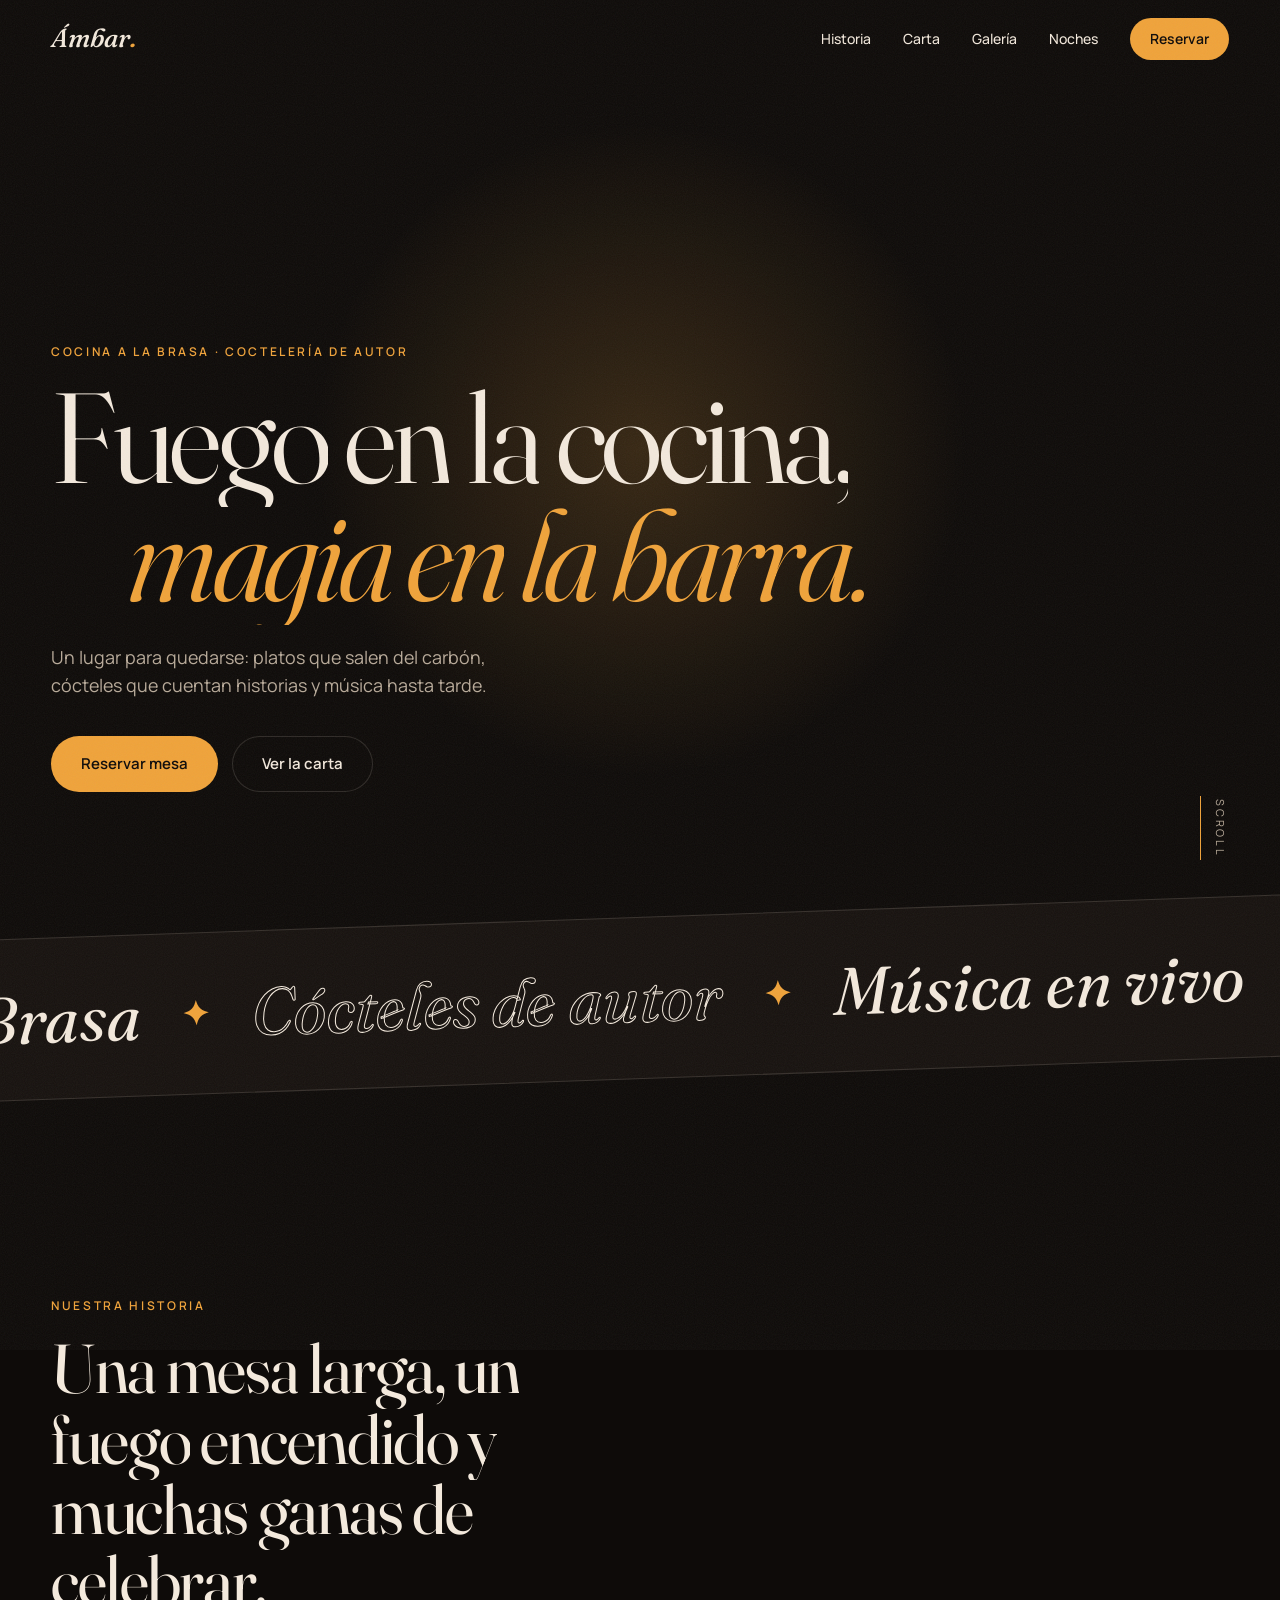
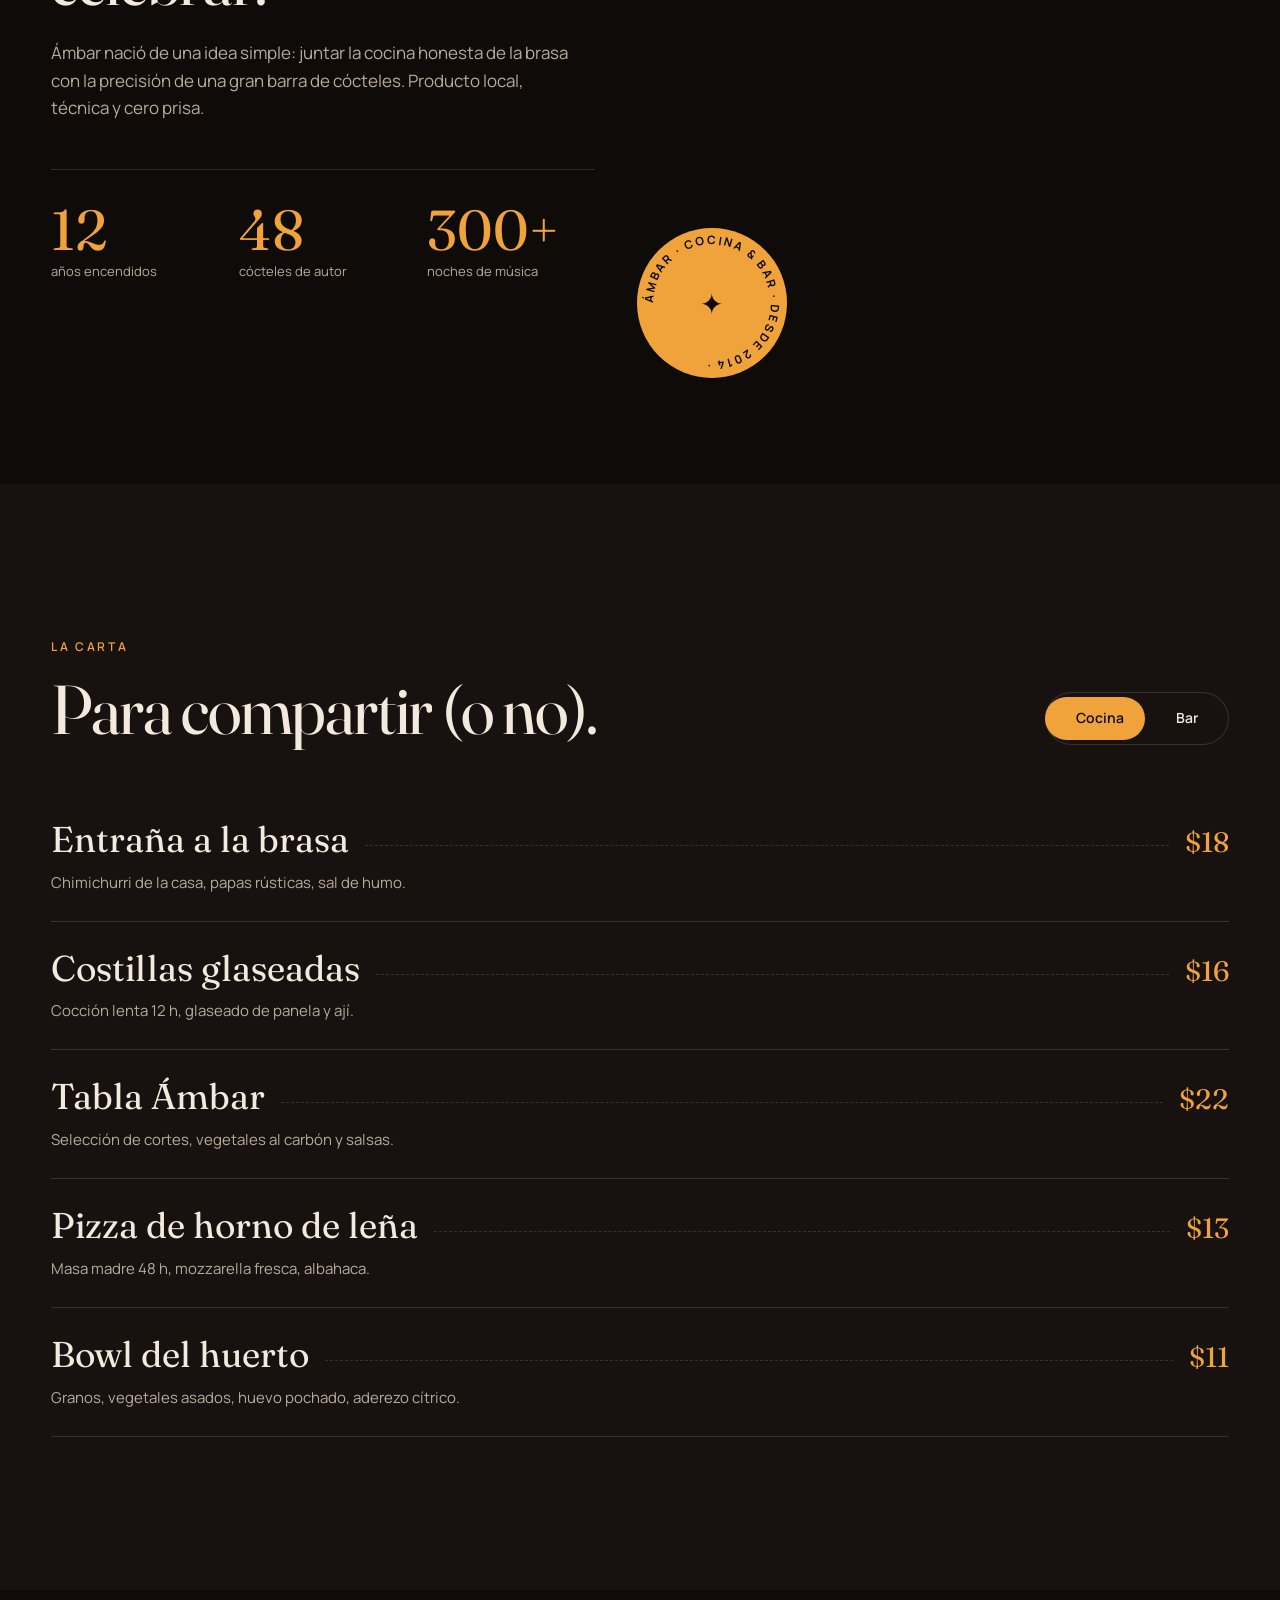
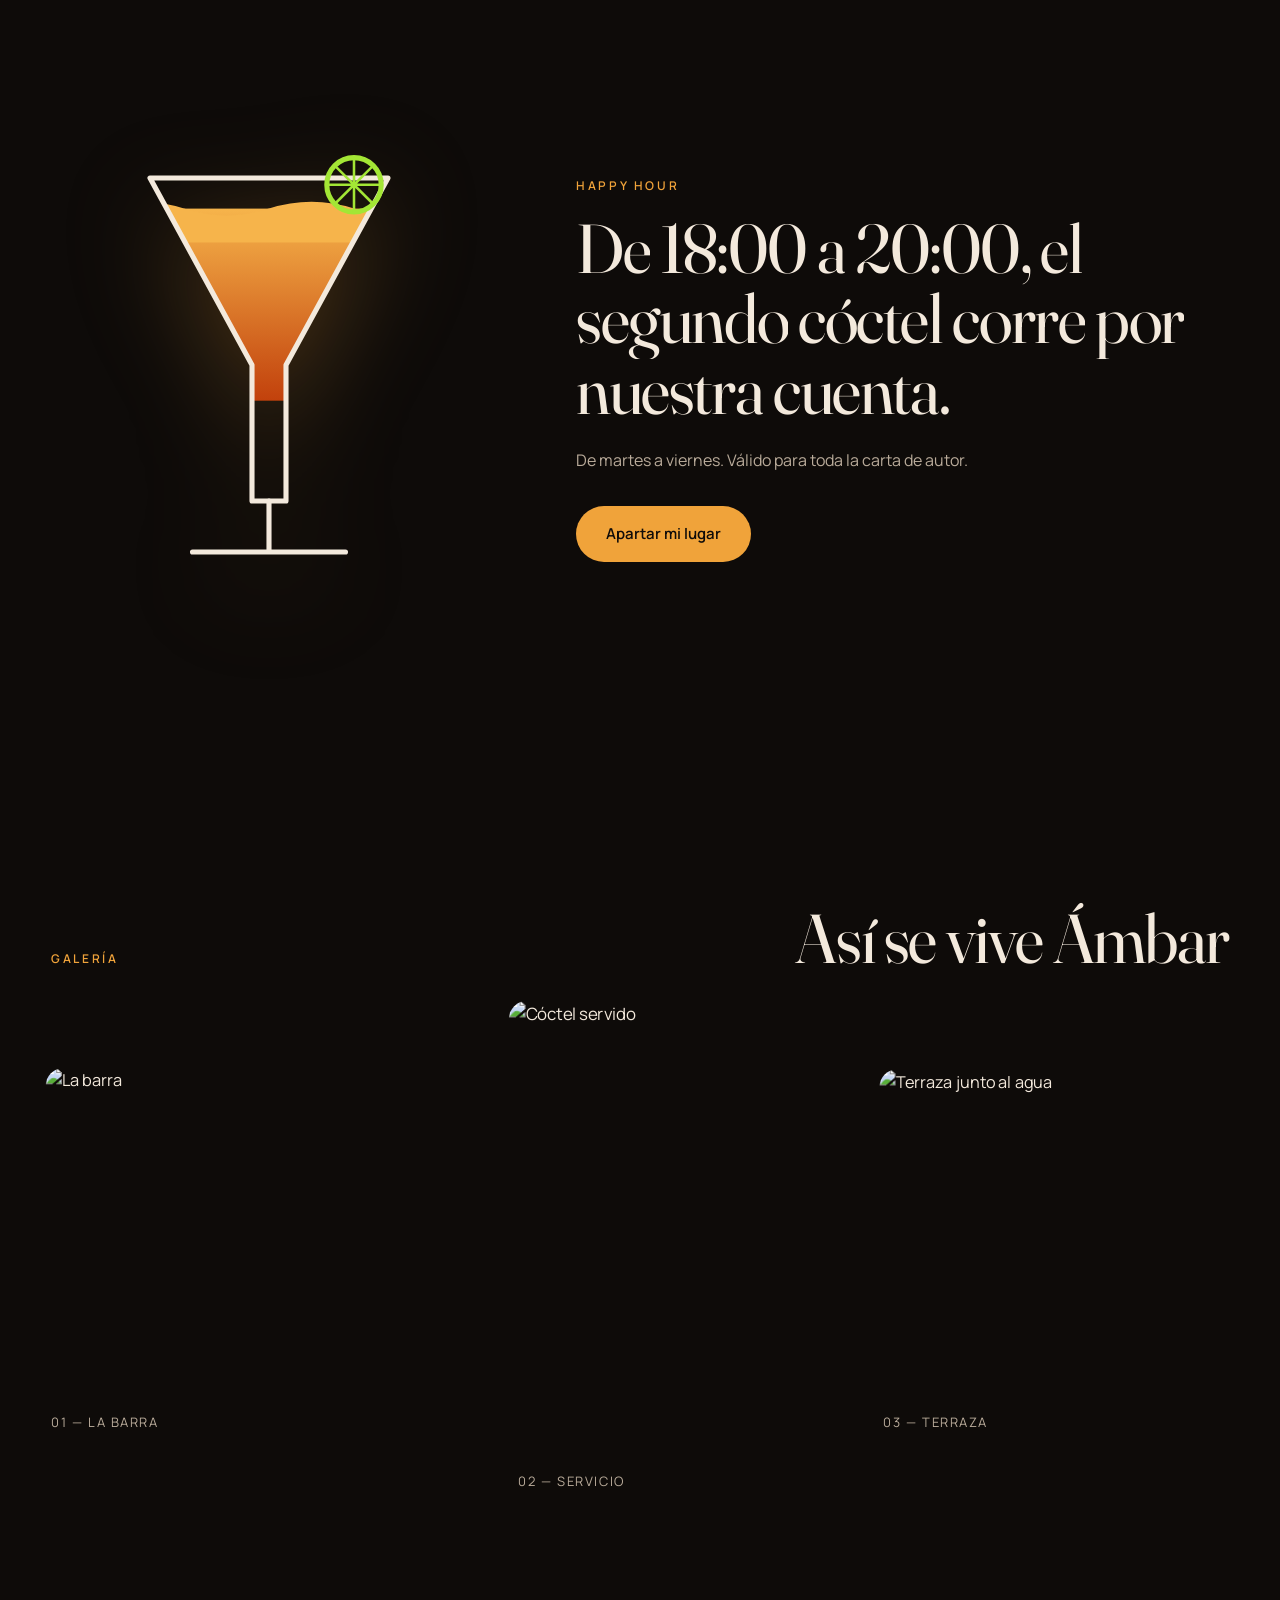
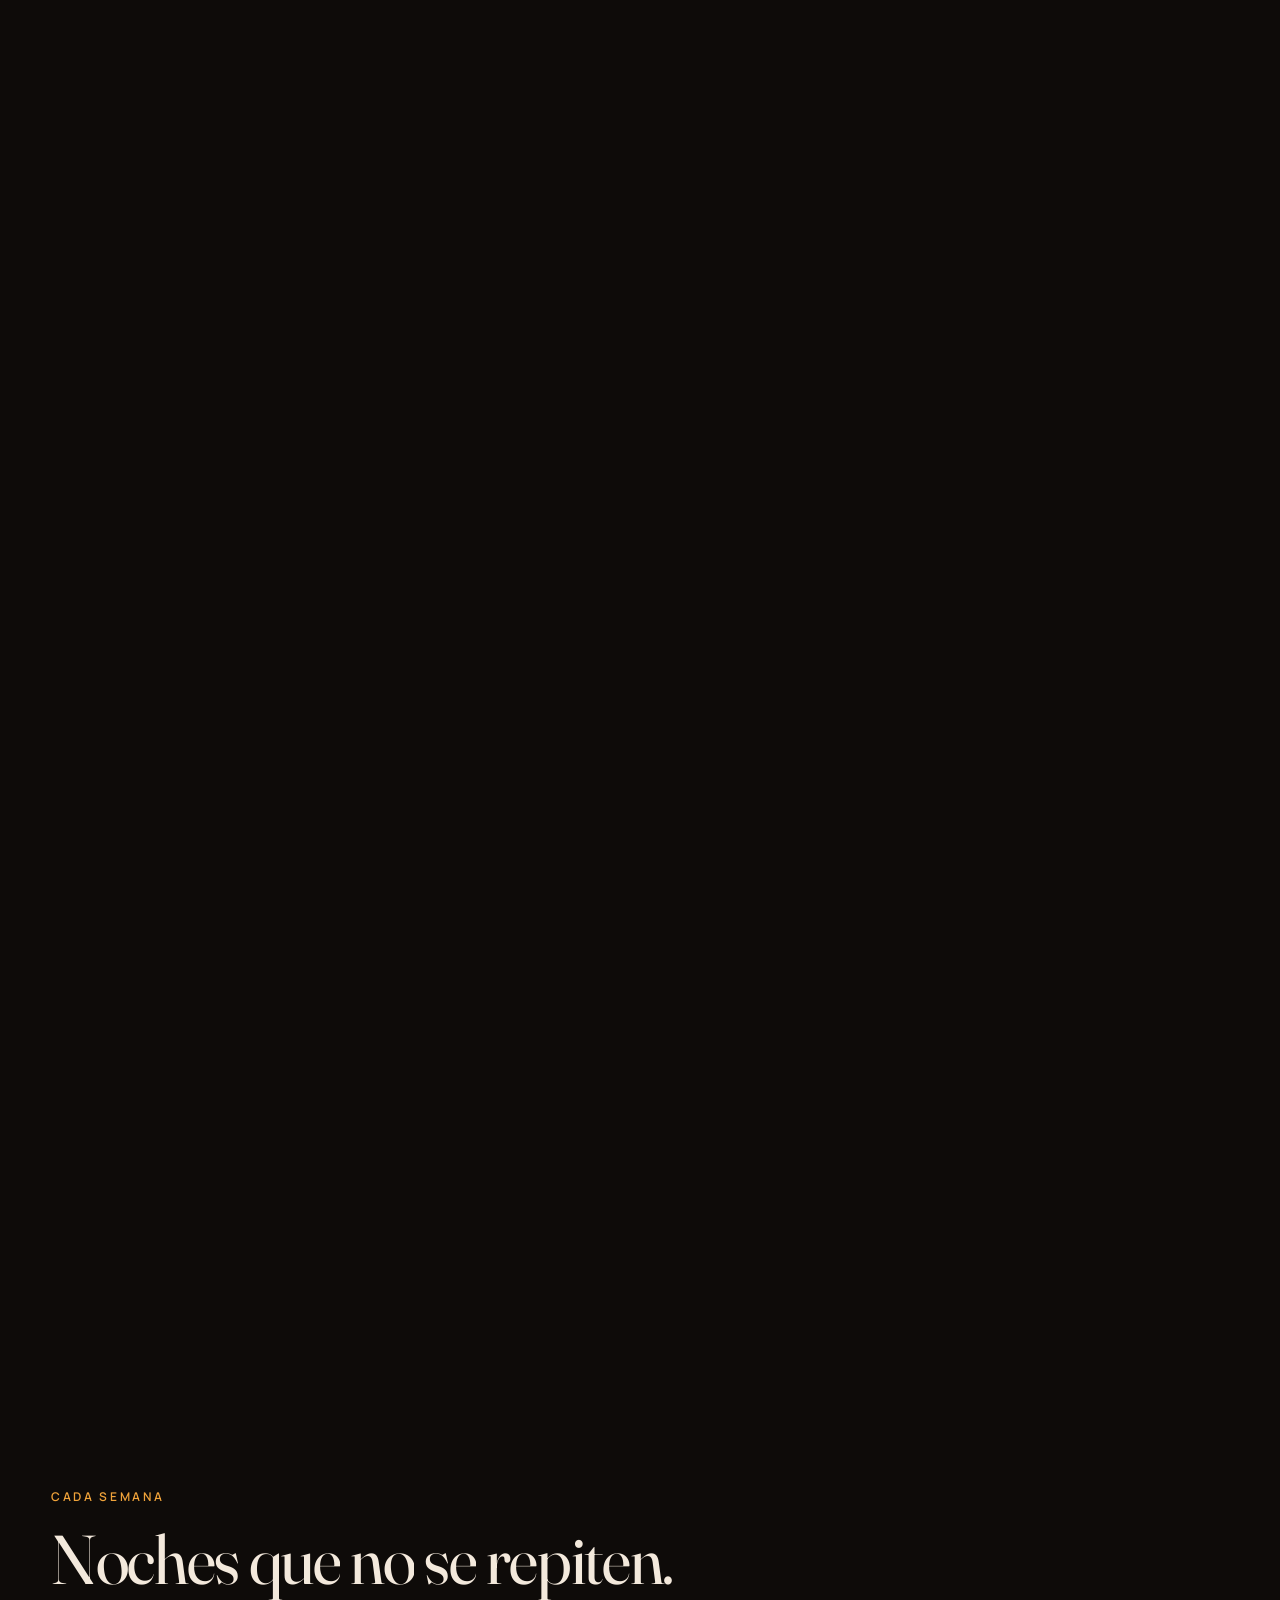
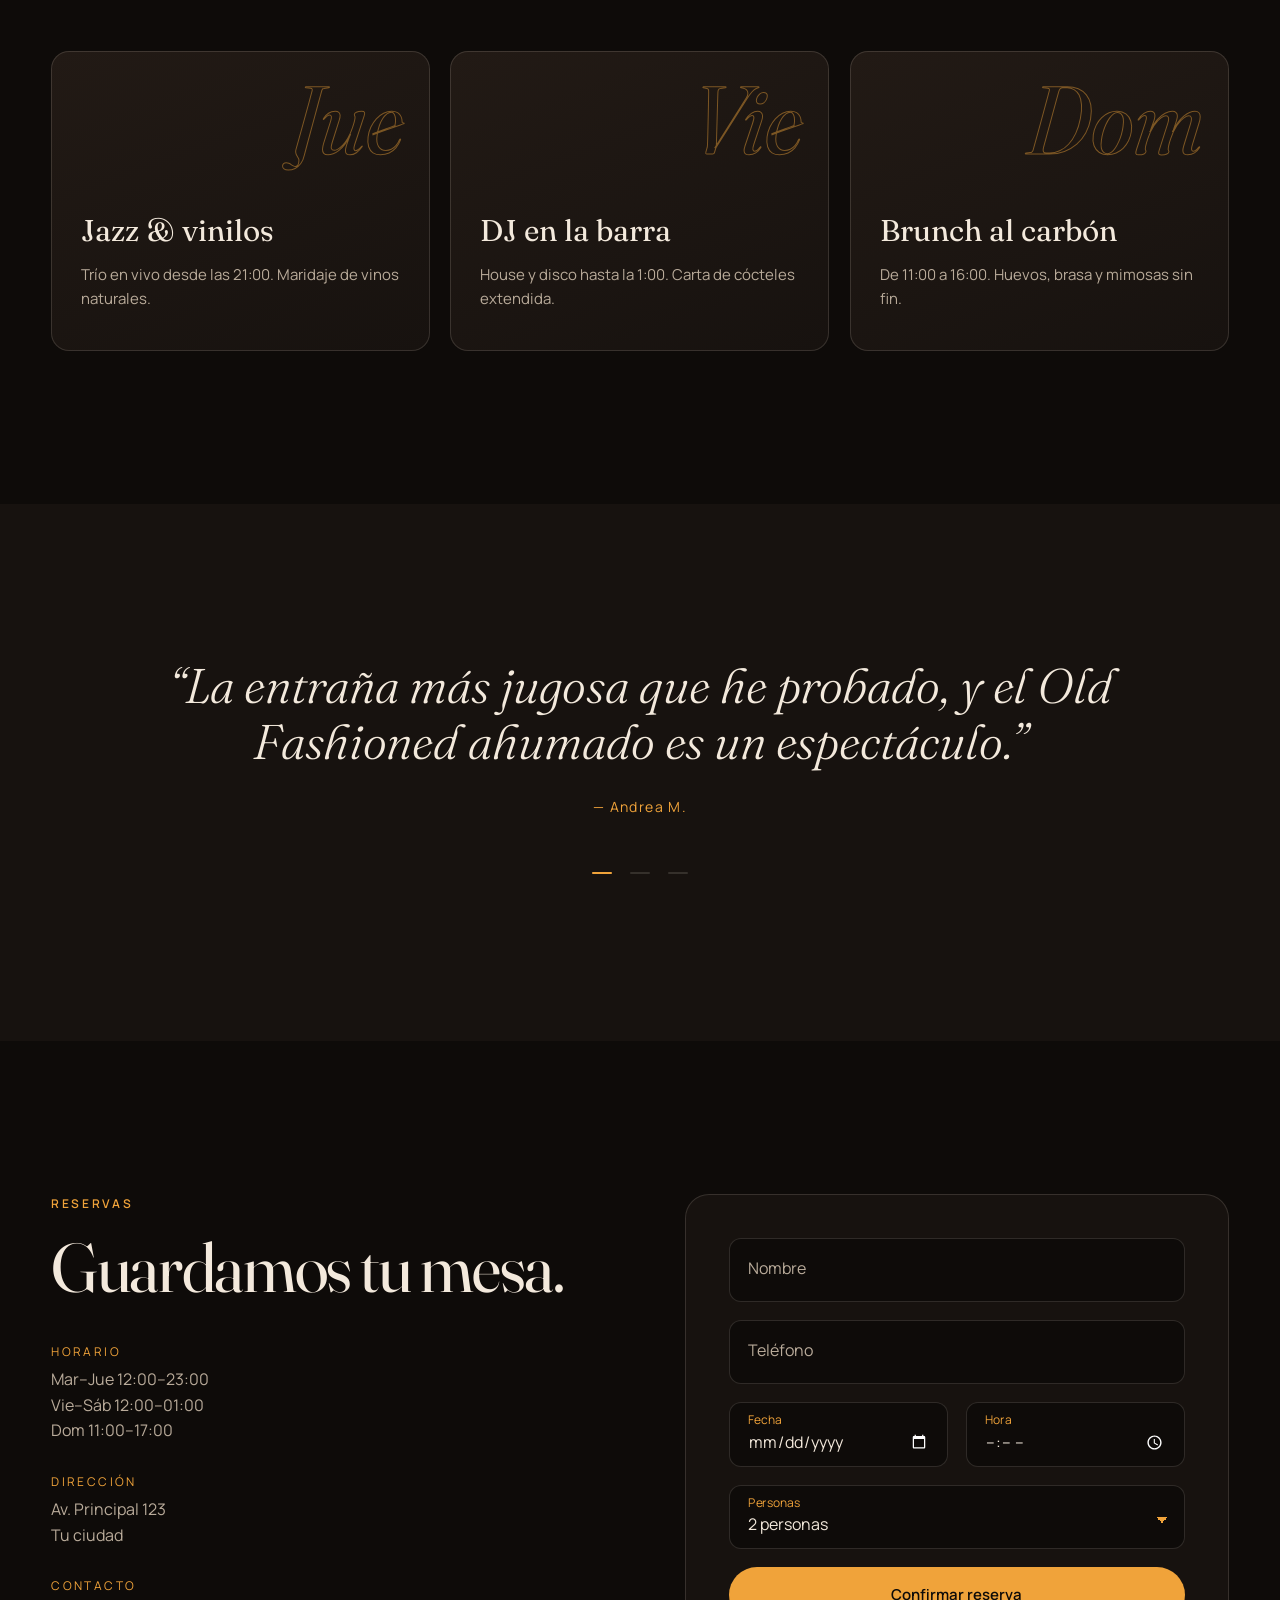
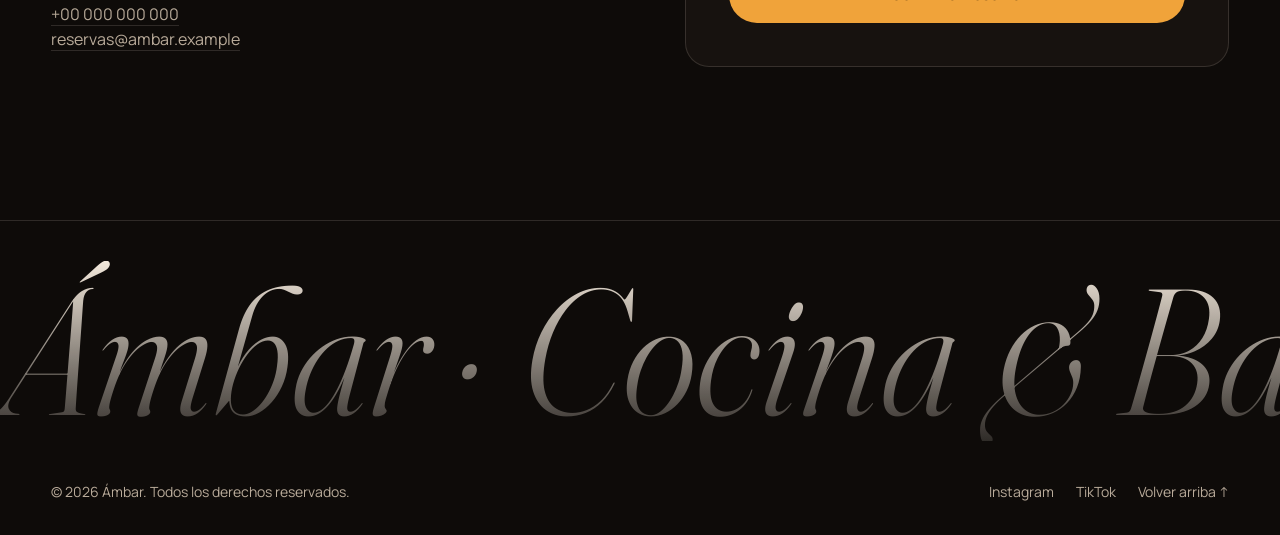
==== index.html @ 466c11df "Landing page para restaurante bar con animaciones Co-Authored-By: Claude Opus 5.5 <noreply@anthropic" ====
<!doctype html>
<html lang="es">
<head>
  <meta charset="utf-8">
  <meta name="viewport" content="width=device-width, initial-scale=1">
  <title>Ámbar — Cocina & Bar</title>
  <meta name="description" content="Ámbar, cocina a la brasa y coctelería de autor. Reserva tu mesa.">
  <meta name="theme-color" content="#0e0b09">
  <link rel="preconnect" href="https://fonts.googleapis.com">
  <link rel="preconnect" href="https://fonts.gstatic.com" crossorigin>
  <link href="https://fonts.googleapis.com/css2?family=Fraunces:ital,opsz,wght@0,9..144,300..800;1,9..144,300..800&family=Manrope:wght@400;500;600;700&display=swap" rel="stylesheet">
  <link rel="stylesheet" href="css/styles.css">
</head>
<body class="is-loading">

  <!-- Preloader -->
  <div class="preloader" aria-hidden="true">
    <div class="preloader__inner">
      <span class="preloader__word">Ámbar</span>
      <span class="preloader__count"><span data-count-loader>0</span>%</span>
    </div>
    <div class="preloader__curtain"></div>
  </div>

  <!-- Cursor -->
  <div class="cursor is-hidden" aria-hidden="true"><span class="cursor__label"></span></div>
  <div class="cursor-dot is-hidden" aria-hidden="true"></div>

  <!-- Barra de progreso -->
  <div class="progress" aria-hidden="true"></div>

  <!-- Navegación -->
  <header class="nav">
    <a href="#inicio" class="nav__logo" data-magnetic>Ámbar<span>.</span></a>
    <nav class="nav__links" aria-label="Principal">
      <a href="#historia">Historia</a>
      <a href="#carta">Carta</a>
      <a href="#galeria">Galería</a>
      <a href="#noches">Noches</a>
      <a href="#reservar" class="btn btn--small" data-magnetic>Reservar</a>
    </nav>
    <button class="nav__toggle" aria-label="Abrir menú" aria-expanded="false"><span></span><span></span></button>
  </header>

  <main>
    <!-- Hero -->
    <section class="hero" id="inicio">
      <div class="hero__media" data-speed="0.35">
        <img src="https://images.unsplash.com/photo-1514933651103-005eec06c04b?w=2000&q=80&auto=format&fit=crop" alt="Barra iluminada del restaurante">
      </div>
      <div class="hero__glow" aria-hidden="true"></div>
      <div class="hero__content">
        <p class="eyebrow hero__eyebrow">Cocina a la brasa · Coctelería de autor</p>
        <h1 class="hero__title">
          <span class="line" data-split>Fuego en la cocina,</span>
          <span class="line line--italic" data-split>magia en la barra.</span>
        </h1>
        <p class="hero__sub">Un lugar para quedarse: platos que salen del carbón, cócteles que cuentan historias y música hasta tarde.</p>
        <div class="hero__ctas">
          <a href="#reservar" class="btn" data-magnetic><span>Reservar mesa</span></a>
          <a href="#carta" class="btn btn--ghost" data-magnetic><span>Ver la carta</span></a>
        </div>
      </div>
      <a href="#marquee" class="scroll-hint" aria-label="Bajar">
        <span>Scroll</span><i></i>
      </a>
    </section>

    <!-- Marquee -->
    <div class="marquee" id="marquee" aria-hidden="true">
      <div class="marquee__track">
        <span>Brasa</span><b>✦</b><span>Cócteles de autor</span><b>✦</b><span>Música en vivo</span><b>✦</b><span>Vinos naturales</span><b>✦</b><span>Terraza</span><b>✦</b>
        <span>Brasa</span><b>✦</b><span>Cócteles de autor</span><b>✦</b><span>Música en vivo</span><b>✦</b><span>Vinos naturales</span><b>✦</b><span>Terraza</span><b>✦</b>
      </div>
    </div>

    <!-- Historia -->
    <section class="story section" id="historia">
      <div class="story__text">
        <p class="eyebrow" data-reveal>Nuestra historia</p>
        <h2 class="h2" data-split>Una mesa larga, un fuego encendido y muchas ganas de celebrar.</h2>
        <p data-reveal style="--d:.1s">Ámbar nació de una idea simple: juntar la cocina honesta de la brasa con la precisión de una gran barra de cócteles. Producto local, técnica y cero prisa.</p>
        <div class="stats">
          <div class="stat" data-reveal style="--d:.15s"><strong data-counter="12">0</strong><span>años encendidos</span></div>
          <div class="stat" data-reveal style="--d:.25s"><strong data-counter="48">0</strong><span>cócteles de autor</span></div>
          <div class="stat" data-reveal style="--d:.35s"><strong data-counter="300" data-suffix="+">0</strong><span>noches de música</span></div>
        </div>
      </div>
      <figure class="story__media" data-reveal>
        <div class="reveal-img">
          <img src="https://images.unsplash.com/photo-1517248135467-4c7edcad34c4?w=1200&q=80&auto=format&fit=crop" alt="Salón del restaurante" loading="lazy" data-speed="-0.08">
        </div>
        <div class="story__badge" aria-hidden="true">
          <svg viewBox="0 0 200 200"><defs><path id="circ" d="M100,100 m-78,0 a78,78 0 1,1 156,0 a78,78 0 1,1 -156,0"/></defs>
            <text><textPath href="#circ">ÁMBAR · COCINA &amp; BAR · DESDE 2014 · </textPath></text></svg>
          <span>✦</span>
        </div>
      </figure>
    </section>

    <!-- Carta -->
    <section class="menu section" id="carta">
      <div class="menu__head">
        <p class="eyebrow" data-reveal>La carta</p>
        <h2 class="h2" data-split>Para compartir (o no).</h2>
        <div class="tabs" role="tablist">
          <button role="tab" aria-selected="true" data-tab="cocina">Cocina</button>
          <button role="tab" aria-selected="false" data-tab="bar">Bar</button>
          <span class="tabs__ink" aria-hidden="true"></span>
        </div>
      </div>

      <ul class="menu__list is-active" data-panel="cocina">
        <li data-img="https://images.unsplash.com/photo-1600891964092-4316c288032e?w=600&q=80&auto=format&fit=crop">
          <h3>Entraña a la brasa</h3><i></i><span class="price">$18</span>
          <p>Chimichurri de la casa, papas rústicas, sal de humo.</p>
        </li>
        <li data-img="https://images.unsplash.com/photo-1544025162-d76694265947?w=600&q=80&auto=format&fit=crop">
          <h3>Costillas glaseadas</h3><i></i><span class="price">$16</span>
          <p>Cocción lenta 12 h, glaseado de panela y ají.</p>
        </li>
        <li data-img="https://images.unsplash.com/photo-1504674900247-0877df9cc836?w=600&q=80&auto=format&fit=crop">
          <h3>Tabla Ámbar</h3><i></i><span class="price">$22</span>
          <p>Selección de cortes, vegetales al carbón y salsas.</p>
        </li>
        <li data-img="https://images.unsplash.com/photo-1565299624946-b28f40a0ae38?w=600&q=80&auto=format&fit=crop">
          <h3>Pizza de horno de leña</h3><i></i><span class="price">$13</span>
          <p>Masa madre 48 h, mozzarella fresca, albahaca.</p>
        </li>
        <li data-img="https://images.unsplash.com/photo-1546069901-ba9599a7e63c?w=600&q=80&auto=format&fit=crop">
          <h3>Bowl del huerto</h3><i></i><span class="price">$11</span>
          <p>Granos, vegetales asados, huevo pochado, aderezo cítrico.</p>
        </li>
      </ul>

      <ul class="menu__list" data-panel="bar">
        <li data-img="https://images.unsplash.com/photo-1470337458703-46ad1756a187?w=600&q=80&auto=format&fit=crop">
          <h3>Old Fashioned ahumado</h3><i></i><span class="price">$10</span>
          <p>Bourbon, bitter de cacao, humo de canela.</p>
        </li>
        <li data-img="https://images.unsplash.com/photo-1551024709-8f23befc6f87?w=600&q=80&auto=format&fit=crop">
          <h3>Trilogía de la casa</h3><i></i><span class="price">$24</span>
          <p>Tres cócteles de autor para descubrir la barra.</p>
        </li>
        <li data-img="https://images.unsplash.com/photo-1572490122747-3968b75cc699?w=600&q=80&auto=format&fit=crop">
          <h3>Postre líquido</h3><i></i><span class="price">$9</span>
          <p>Licor de café, helado artesanal, galleta crocante.</p>
        </li>
        <li data-img="https://images.unsplash.com/photo-1414235077428-338989a2e8c0?w=600&q=80&auto=format&fit=crop">
          <h3>Copa de vino natural</h3><i></i><span class="price">$8</span>
          <p>Selección rotativa de pequeños productores.</p>
        </li>
      </ul>
      <div class="menu__preview" aria-hidden="true"><img alt=""></div>
    </section>

    <!-- Cóctel animado -->
    <section class="pour section">
      <div class="pour__glass" aria-hidden="true">
        <svg viewBox="0 0 200 260">
          <defs>
            <clipPath id="glassClip"><path d="M30 20 L170 20 L110 130 L110 210 L90 210 L90 130 Z"/></clipPath>
            <linearGradient id="liquid" x1="0" y1="0" x2="0" y2="1">
              <stop offset="0" stop-color="#f6b44b"/><stop offset="1" stop-color="#c2410c"/>
            </linearGradient>
          </defs>
          <g clip-path="url(#glassClip)">
            <rect class="pour__liquid" x="0" y="20" width="200" height="113" fill="url(#liquid)"/>
            <path class="pour__wave" d="M0 0 Q 25 -8 50 0 T 100 0 T 150 0 T 200 0 T 250 0 T 300 0 T 350 0 T 400 0 V 20 H 0 Z" fill="#f6b44b"/>
            <circle class="bubble" cx="80" cy="120" r="3"/><circle class="bubble" cx="100" cy="125" r="2"/>
            <circle class="bubble" cx="115" cy="118" r="2.5"/><circle class="bubble" cx="92" cy="128" r="1.8"/>
          </g>
          <path d="M30 20 L170 20 L110 130 L110 210 L90 210 L90 130 Z" fill="none" stroke="currentColor" stroke-width="3" stroke-linejoin="round"/>
          <path d="M55 240 L145 240 M100 210 L100 240" stroke="currentColor" stroke-width="3" stroke-linecap="round"/>
          <g class="pour__garnish"><circle cx="150" cy="24" r="16" fill="none" stroke="#a3e635" stroke-width="3"/><path d="M150 8 V40 M134 24 H166 M139 13 L161 35 M161 13 L139 35" stroke="#a3e635" stroke-width="1.5"/></g>
        </svg>
      </div>
      <div class="pour__text">
        <p class="eyebrow" data-reveal>Happy hour</p>
        <h2 class="h2" data-split>De 18:00 a 20:00, el segundo cóctel corre por nuestra cuenta.</h2>
        <p data-reveal style="--d:.1s">De martes a viernes. Válido para toda la carta de autor.</p>
        <a href="#reservar" class="btn" data-magnetic data-reveal style="--d:.2s"><span>Apartar mi lugar</span></a>
      </div>
    </section>

    <!-- Galería horizontal -->
    <section class="hscroll" id="galeria">
      <div class="hscroll__sticky">
        <div class="hscroll__head">
          <p class="eyebrow">Galería</p>
          <h2 class="h2">Así se vive Ámbar</h2>
        </div>
        <div class="hscroll__track">
          <figure class="hcard"><img src="https://images.unsplash.com/photo-1514933651103-005eec06c04b?w=900&q=80&auto=format&fit=crop" alt="La barra" loading="lazy"><figcaption>01 — La barra</figcaption></figure>
          <figure class="hcard hcard--tall"><img src="https://images.unsplash.com/photo-1470337458703-46ad1756a187?w=900&q=80&auto=format&fit=crop" alt="Cóctel servido" loading="lazy"><figcaption>02 — Servicio</figcaption></figure>
          <figure class="hcard"><img src="https://images.unsplash.com/photo-1559339352-11d035aa65de?w=900&q=80&auto=format&fit=crop" alt="Terraza junto al agua" loading="lazy"><figcaption>03 — Terraza</figcaption></figure>
          <figure class="hcard hcard--tall"><img src="https://images.unsplash.com/photo-1600891964092-4316c288032e?w=900&q=80&auto=format&fit=crop" alt="Carne a la brasa" loading="lazy"><figcaption>04 — Brasa</figcaption></figure>
          <figure class="hcard"><img src="https://images.unsplash.com/photo-1414235077428-338989a2e8c0?w=900&q=80&auto=format&fit=crop" alt="Mesa servida" loading="lazy"><figcaption>05 — Sobremesa</figcaption></figure>
          <figure class="hcard hcard--tall"><img src="https://images.unsplash.com/photo-1551024709-8f23befc6f87?w=900&q=80&auto=format&fit=crop" alt="Tres cócteles" loading="lazy"><figcaption>06 — Coctelería</figcaption></figure>
        </div>
      </div>
    </section>

    <!-- Noches -->
    <section class="nights section" id="noches">
      <p class="eyebrow" data-reveal>Cada semana</p>
      <h2 class="h2" data-split>Noches que no se repiten.</h2>
      <div class="nights__grid">
        <article class="night" data-tilt data-reveal style="--d:.05s">
          <span class="night__day">Jue</span>
          <h3>Jazz & vinilos</h3>
          <p>Trío en vivo desde las 21:00. Maridaje de vinos naturales.</p>
          <span class="night__shine" aria-hidden="true"></span>
        </article>
        <article class="night" data-tilt data-reveal style="--d:.15s">
          <span class="night__day">Vie</span>
          <h3>DJ en la barra</h3>
          <p>House y disco hasta la 1:00. Carta de cócteles extendida.</p>
          <span class="night__shine" aria-hidden="true"></span>
        </article>
        <article class="night" data-tilt data-reveal style="--d:.25s">
          <span class="night__day">Dom</span>
          <h3>Brunch al carbón</h3>
          <p>De 11:00 a 16:00. Huevos, brasa y mimosas sin fin.</p>
          <span class="night__shine" aria-hidden="true"></span>
        </article>
      </div>
    </section>

    <!-- Testimonios -->
    <section class="quotes section" aria-label="Opiniones">
      <div class="quotes__wrap">
        <blockquote class="quote is-active"><p>“La entraña más jugosa que he probado, y el Old Fashioned ahumado es un espectáculo.”</p><cite>— Andrea M.</cite></blockquote>
        <blockquote class="quote"><p>“Fuimos por un trago y nos quedamos hasta el cierre. La música, perfecta.”</p><cite>— Luis P.</cite></blockquote>
        <blockquote class="quote"><p>“El brunch del domingo ya es tradición familiar.”</p><cite>— Camila R.</cite></blockquote>
      </div>
      <div class="quotes__dots" role="tablist" aria-label="Elegir opinión">
        <button aria-label="Opinión 1" class="is-active"></button><button aria-label="Opinión 2"></button><button aria-label="Opinión 3"></button>
      </div>
    </section>

    <!-- Reservas -->
    <section class="booking section" id="reservar">
      <div class="booking__info">
        <p class="eyebrow" data-reveal>Reservas</p>
        <h2 class="h2" data-split>Guardamos tu mesa.</h2>
        <dl class="info" data-reveal style="--d:.1s">
          <div><dt>Horario</dt><dd>Mar–Jue 12:00–23:00<br>Vie–Sáb 12:00–01:00<br>Dom 11:00–17:00</dd></div>
          <div><dt>Dirección</dt><dd>Av. Principal 123<br>Tu ciudad</dd></div>
          <div><dt>Contacto</dt><dd><a href="tel:+000000000">+00 000 000 000</a><br><a href="mailto:reservas@ambar.example">reservas@ambar.example</a></dd></div>
        </dl>
      </div>
      <form class="form" data-reveal style="--d:.15s" novalidate>
        <div class="field"><input id="f-name" name="nombre" required placeholder=" " autocomplete="name"><label for="f-name">Nombre</label></div>
        <div class="field"><input id="f-phone" name="telefono" type="tel" required placeholder=" " autocomplete="tel"><label for="f-phone">Teléfono</label></div>
        <div class="field-row">
          <div class="field"><input id="f-date" name="fecha" type="date" required placeholder=" "><label for="f-date">Fecha</label></div>
          <div class="field"><input id="f-time" name="hora" type="time" required placeholder=" "><label for="f-time">Hora</label></div>
        </div>
        <div class="field">
          <select id="f-people" name="personas" required>
            <option value="2">2 personas</option><option value="3">3 personas</option><option value="4">4 personas</option><option value="5">5 personas</option><option value="6">6+ personas</option>
          </select>
          <label for="f-people" class="is-static">Personas</label>
        </div>
        <button class="btn btn--full" type="submit" data-magnetic><span>Confirmar reserva</span></button>
        <div class="form__done" aria-live="polite">
          <svg viewBox="0 0 52 52" aria-hidden="true"><circle cx="26" cy="26" r="24"/><path d="M15 27 l7 7 l15 -16"/></svg>
          <p>¡Listo! Te confirmaremos por teléfono.</p>
        </div>
      </form>
    </section>
  </main>

  <footer class="footer">
    <div class="footer__big" aria-hidden="true"><div class="footer__track"><span>Ámbar · Cocina & Bar · </span><span>Ámbar · Cocina & Bar · </span></div></div>
    <div class="footer__row">
      <p>© <span data-year></span> Ámbar. Todos los derechos reservados.</p>
      <p class="footer__social"><a href="#" aria-label="Instagram">Instagram</a><a href="#" aria-label="TikTok">TikTok</a><a href="#inicio">Volver arriba ↑</a></p>
    </div>
  </footer>

  <script src="js/main.js"></script>
</body>
</html>
---- css/styles.css ----
/* ==========================================================================
   Ámbar — Cocina & Bar
   Principios de motion: animar solo transform/opacity/clip-path, curvas
   ease-out fuertes para entradas, transiciones interrumpibles para UI,
   nada aparece desde scale(0), hover solo con puntero fino, y respeto
   total a prefers-reduced-motion.
   ========================================================================== */

:root {
  /* Color */
  --ink: #0e0b09;
  --ink-2: #17120f;
  --ink-3: #221a15;
  --cream: #f3e9dc;
  --cream-dim: #b9ab9a;
  --amber: #f0a33a;
  --amber-deep: #c2410c;
  --line: rgba(243, 233, 220, .14);

  /* Tipografía */
  --f-display: "Fraunces", Georgia, serif;
  --f-body: "Manrope", system-ui, sans-serif;

  /* Curvas */
  --ease-out: cubic-bezier(.23, 1, .32, 1);
  --ease-in-out: cubic-bezier(.77, 0, .175, 1);
  --ease-drawer: cubic-bezier(.32, .72, 0, 1);
  --ease-spring: cubic-bezier(.34, 1.56, .64, 1);

  --gutter: clamp(16px, 4vw, 56px);
  --radius: 18px;
}

*, *::before, *::after { box-sizing: border-box; }
html { -webkit-text-size-adjust: 100%; scroll-behavior: smooth; }
body {
  margin: 0;
  background: var(--ink);
  color: var(--cream);
  font-family: var(--f-body);
  font-size: 16px;
  line-height: 1.6;
  -webkit-font-smoothing: antialiased;
  overflow-x: hidden;
}
body.is-loading { overflow: hidden; }
img { display: block; max-width: 100%; }
main, .footer { overflow-x: clip; }
a { color: inherit; text-decoration: none; }
button { font: inherit; color: inherit; background: none; border: 0; cursor: pointer; }
::selection { background: var(--amber); color: var(--ink); }

/* Grano sutil para dar textura analógica */
body::after {
  content: "";
  position: fixed; inset: -50%;
  pointer-events: none; z-index: 90;
  opacity: .06;
  background-image: url("data:image/svg+xml,%3Csvg xmlns='http://www.w3.org/2000/svg' width='160' height='160'%3E%3Cfilter id='n'%3E%3CfeTurbulence type='fractalNoise' baseFrequency='.9' numOctaves='3' stitchTiles='stitch'/%3E%3C/filter%3E%3Crect width='100%25' height='100%25' filter='url(%23n)'/%3E%3C/svg%3E");
  animation: grain 1s steps(4) infinite;
}
@keyframes grain {
  0% { transform: translate(0, 0); } 25% { transform: translate(-3%, 2%); }
  50% { transform: translate(2%, -3%); } 75% { transform: translate(-1%, 3%); }
}

/* ---------- Utilidades ---------- */
.section { padding: clamp(80px, 12vw, 160px) var(--gutter); }
.eyebrow {
  margin: 0 0 18px;
  font-size: 12px; font-weight: 600;
  letter-spacing: .22em; text-transform: uppercase;
  color: var(--amber);
}
.h2 {
  margin: 0 0 24px;
  font-family: var(--f-display);
  font-weight: 400;
  font-size: clamp(34px, 5.4vw, 72px);
  line-height: 1.02;
  letter-spacing: -.02em;
  font-variation-settings: "opsz" 144;
}

/* ---------- Botones ---------- */
.btn {
  position: relative;
  display: inline-flex; align-items: center; justify-content: center;
  padding: 16px 30px;
  border-radius: 999px;
  background: var(--amber);
  color: var(--ink);
  font-weight: 600; font-size: 15px;
  overflow: hidden; isolation: isolate;
  transition: transform .16s var(--ease-out), background-color .2s;
}
.btn::before {
  content: ""; position: absolute; inset: 0; z-index: -1;
  background: var(--cream);
  transform: translateY(101%);
  border-radius: 50% 50% 0 0;
  transition: transform .5s var(--ease-out), border-radius .5s var(--ease-out);
}
.btn:active { transform: scale(.97); }
.btn--ghost { background: transparent; color: var(--cream); box-shadow: inset 0 0 0 1px var(--line); }
.btn--ghost::before { background: var(--amber); }
.btn--small { padding: 10px 20px; font-size: 14px; }
.btn--full { width: 100%; }
@media (hover: hover) and (pointer: fine) {
  .btn:hover::before { transform: translateY(0); border-radius: 0; }
  .btn--ghost:hover { color: var(--ink); }
}

/* ---------- Preloader ---------- */
.preloader {
  position: fixed; inset: 0; z-index: 100;
  display: grid; place-items: center;
  background: var(--ink);
  transition: clip-path 1.1s var(--ease-in-out) .15s;
  clip-path: inset(0 0 0 0);
}
.preloader__inner { display: flex; flex-direction: column; align-items: center; gap: 12px; }
.preloader__word {
  font-family: var(--f-display); font-style: italic;
  font-size: clamp(64px, 14vw, 180px); line-height: 1;
  background: linear-gradient(90deg, var(--amber) 0 var(--p, 0%), rgba(243,233,220,.12) var(--p, 0%));
  -webkit-background-clip: text; background-clip: text; color: transparent;
}
.preloader__count { font-size: 13px; letter-spacing: .2em; color: var(--cream-dim); font-variant-numeric: tabular-nums; }
body.is-loaded .preloader { clip-path: inset(0 0 100% 0); pointer-events: none; }

/* ---------- Cursor ---------- */
.cursor, .cursor-dot { display: none; }
@media (hover: hover) and (pointer: fine) {
  .cursor, .cursor-dot {
    display: block; position: fixed; top: 0; left: 0; z-index: 95;
    pointer-events: none; border-radius: 50%;
  }
  .cursor {
    width: 44px; height: 44px; margin: -22px 0 0 -22px;
    border: 1px solid rgba(240,163,58,.6);
    display: grid; place-items: center;
    transition: width .3s var(--ease-out), height .3s var(--ease-out), margin .3s var(--ease-out),
                background-color .3s, border-color .3s;
  }
  .cursor-dot { width: 6px; height: 6px; margin: -3px 0 0 -3px; background: var(--amber); }
  .cursor__label { font-size: 11px; font-weight: 700; letter-spacing: .1em; text-transform: uppercase; color: var(--ink); opacity: 0; transition: opacity .2s; }
  .cursor.is-hover { width: 70px; height: 70px; margin: -35px 0 0 -35px; background: rgba(240,163,58,.12); border-color: transparent; }
  .cursor.is-label { width: 92px; height: 92px; margin: -46px 0 0 -46px; background: var(--amber); }
  .cursor.is-label .cursor__label { opacity: 1; }
  .cursor.is-hidden, .cursor-dot.is-hidden { opacity: 0; }
}

/* ---------- Progreso ---------- */
.progress {
  position: fixed; top: 0; left: 0; right: 0; height: 2px; z-index: 80;
  background: linear-gradient(90deg, var(--amber-deep), var(--amber));
  transform-origin: 0 50%; transform: scaleX(var(--s, 0));
}

/* ---------- Nav ---------- */
.nav {
  position: fixed; top: 0; left: 0; right: 0; z-index: 70;
  display: flex; align-items: center; justify-content: space-between;
  padding: 18px var(--gutter);
  transition: transform .5s var(--ease-drawer), background-color .4s, backdrop-filter .4s, padding .4s var(--ease-out);
}
.nav.is-scrolled { background: rgba(14,11,9,.7); backdrop-filter: blur(14px) saturate(1.4); -webkit-backdrop-filter: blur(14px) saturate(1.4); padding-block: 12px; }
.nav.is-hidden { transform: translateY(-100%); }
.nav__logo { font-family: var(--f-display); font-size: 26px; font-style: italic; font-weight: 500; }
.nav__logo span { color: var(--amber); }
.nav__links { display: flex; align-items: center; gap: 32px; font-size: 14px; font-weight: 500; }
.nav__links a:not(.btn) { position: relative; }
.nav__links a:not(.btn)::after {
  content: ""; position: absolute; left: 0; right: 0; bottom: -4px; height: 1px;
  background: var(--amber); transform: scaleX(0); transform-origin: right;
  transition: transform .4s var(--ease-out);
}
@media (hover: hover) and (pointer: fine) {
  .nav__links a:not(.btn):hover::after { transform: scaleX(1); transform-origin: left; }
}
.nav__toggle { display: none; width: 44px; height: 44px; position: relative; z-index: 2; }
.nav__toggle span {
  position: absolute; left: 10px; right: 10px; height: 1.5px; background: var(--cream);
  transition: transform .4s var(--ease-out);
}
.nav__toggle span:first-child { top: 18px; }
.nav__toggle span:last-child { top: 25px; }
.nav.is-open .nav__toggle span:first-child { transform: translateY(3.5px) rotate(45deg); }
.nav.is-open .nav__toggle span:last-child { transform: translateY(-3.5px) rotate(-45deg); }

@media (max-width: 860px) {
  .nav__toggle { display: block; }
  .nav__links {
    position: fixed; inset: 0;
    flex-direction: column; justify-content: center; gap: 22px;
    background: var(--ink-2);
    font-family: var(--f-display); font-size: 40px;
    clip-path: circle(0 at calc(100% - 38px) 38px);
    transition: clip-path .7s var(--ease-in-out);
    pointer-events: none;
  }
  .nav__links a { opacity: 0; transform: translateY(20px); transition: opacity .4s, transform .5s var(--ease-out); }
  .nav__links .btn { font-family: var(--f-body); font-size: 16px; margin-top: 12px; }
  .nav.is-open .nav__links { clip-path: circle(150% at calc(100% - 38px) 38px); pointer-events: auto; }
  .nav.is-open .nav__links a { opacity: 1; transform: none; }
  .nav.is-open .nav__links a:nth-child(1) { transition-delay: .2s; }
  .nav.is-open .nav__links a:nth-child(2) { transition-delay: .26s; }
  .nav.is-open .nav__links a:nth-child(3) { transition-delay: .32s; }
  .nav.is-open .nav__links a:nth-child(4) { transition-delay: .38s; }
  .nav.is-open .nav__links a:nth-child(5) { transition-delay: .44s; }
}

/* ---------- Split text ---------- */
[data-split] .w { display: inline-block; overflow: hidden; vertical-align: top; padding-bottom: .08em; margin-bottom: -.08em; }
[data-split] .c {
  display: inline-block;
  transform: translateY(105%) rotate(6deg);
  transform-origin: 0 100%;
  opacity: 0;
  filter: blur(6px);
  transition: transform 1s var(--ease-out), opacity .8s var(--ease-out), filter .8s var(--ease-out);
  transition-delay: calc(var(--i) * 18ms + var(--d, 0s));
}
[data-split].in .c { transform: none; opacity: 1; filter: blur(0); }

/* ---------- Reveal genérico ---------- */
[data-reveal] {
  opacity: 0; transform: translateY(28px); filter: blur(4px);
  transition: opacity .9s var(--ease-out), transform 1s var(--ease-out), filter .9s var(--ease-out);
  transition-delay: var(--d, 0s);
}
[data-reveal].in { opacity: 1; transform: none; filter: none; }

.story__media[data-reveal] { opacity: 1; transform: none; filter: none; }
.reveal-img { overflow: hidden; border-radius: var(--radius); clip-path: inset(100% 0 0 0 round var(--radius)); transition: clip-path 1.4s var(--ease-in-out); }
.reveal-img img { transform: scale(1.3); transition: transform 1.8s var(--ease-out); }
.in > .reveal-img { clip-path: inset(0 0 0 0 round var(--radius)); }
.in > .reveal-img img { transform: scale(1.05); }

/* ---------- Hero ---------- */
.hero {
  position: relative; min-height: 100svh;
  display: flex; align-items: flex-end;
  padding: 140px var(--gutter) clamp(80px, 12vh, 140px);
  overflow: hidden;
}
.hero__media { position: absolute; inset: -10% 0 0; z-index: -2; }
.hero__media img {
  width: 100%; height: 100%; object-fit: cover;
  transform: scale(1.25); filter: brightness(.45) saturate(1.1);
  transition: transform 2.6s var(--ease-out);
}
body.is-loaded .hero__media img { transform: scale(1.06); animation: kenburns 22s ease-in-out 2.6s infinite alternate; }
@keyframes kenburns { to { transform: scale(1.14) translate(-1.5%, -1%); } }
.hero::before {
  content: ""; position: absolute; inset: 0; z-index: -1;
  background: linear-gradient(180deg, rgba(14,11,9,.2) 0%, rgba(14,11,9,.1) 40%, var(--ink) 100%),
              radial-gradient(80% 60% at 20% 100%, rgba(14,11,9,.8), transparent);
}
.hero__glow {
  position: absolute; z-index: -1; width: 60vmax; height: 60vmax; left: 0; top: 0;
  margin: -30vmax 0 0 -30vmax; border-radius: 50%;
  background: radial-gradient(circle, rgba(240,163,58,.18), transparent 60%);
  transform: translate(var(--gx, 50vw), var(--gy, 50vh));
  pointer-events: none; mix-blend-mode: screen;
}
.hero__content { max-width: 1100px; }
.hero__title {
  margin: 0 0 28px;
  font-family: var(--f-display); font-weight: 350;
  font-size: clamp(48px, 10vw, 148px);
  line-height: .92; letter-spacing: -.035em;
  font-variation-settings: "opsz" 144;
}
.hero__title .line { display: block; }
.hero__title .line--italic { font-style: italic; color: var(--amber); padding-left: clamp(0px, 6vw, 110px); }
.hero__eyebrow, .hero__sub, .hero__ctas {
  opacity: 0; transform: translateY(20px);
  transition: opacity .9s var(--ease-out), transform .9s var(--ease-out);
}
.hero__sub { max-width: 460px; margin: 0 0 36px; color: var(--cream-dim); font-size: clamp(16px, 1.4vw, 18px); }
.hero__ctas { display: flex; flex-wrap: wrap; gap: 14px; }
body.is-loaded .hero__eyebrow { opacity: 1; transform: none; transition-delay: .9s; }
body.is-loaded .hero__sub { opacity: 1; transform: none; transition-delay: 1.5s; }
body.is-loaded .hero__ctas { opacity: 1; transform: none; transition-delay: 1.65s; }

.scroll-hint {
  position: absolute; right: var(--gutter); bottom: 40px;
  display: flex; flex-direction: column; align-items: center; gap: 10px;
  font-size: 11px; letter-spacing: .25em; text-transform: uppercase; color: var(--cream-dim);
  writing-mode: vertical-rl;
}
.scroll-hint i { width: 1px; height: 64px; background: var(--line); position: relative; overflow: hidden; }
.scroll-hint i::after {
  content: ""; position: absolute; inset: 0; background: var(--amber);
  animation: drip 2s var(--ease-in-out) infinite;
}
@keyframes drip { 0% { transform: translateY(-100%); } 60%, 100% { transform: translateY(100%); } }

/* ---------- Marquee ---------- */
.marquee {
  overflow: hidden; padding: 26px 0;
  border-block: 1px solid var(--line);
  background: var(--ink-2);
  transform: rotate(-2deg) scale(1.04);
  margin-block: 20px;
}
.marquee__track {
  display: flex; align-items: center; gap: 40px; width: max-content;
  font-family: var(--f-display); font-size: clamp(32px, 5vw, 64px); font-style: italic; white-space: nowrap;
  animation: marquee 28s linear infinite;
  animation-duration: var(--dur, 28s);
}
.marquee__track b { color: var(--amber); font-size: .5em; font-style: normal; }
.marquee__track span:nth-of-type(even) { -webkit-text-stroke: 1px var(--cream); color: transparent; }
@keyframes marquee { to { transform: translateX(-50%); } }

/* ---------- Historia ---------- */
.story { display: grid; grid-template-columns: 1fr 1fr; gap: clamp(40px, 7vw, 120px); align-items: center; }
.story__text > p:not(.eyebrow) { color: var(--cream-dim); max-width: 520px; font-size: 17px; }
.stats { display: grid; grid-template-columns: repeat(3, 1fr); gap: 20px; margin-top: 48px; padding-top: 32px; border-top: 1px solid var(--line); }
.stat strong { display: block; font-family: var(--f-display); font-weight: 400; font-size: clamp(36px, 4.4vw, 60px); line-height: 1; color: var(--amber); font-variant-numeric: tabular-nums; }
.stat span { font-size: 13px; color: var(--cream-dim); }
.story__media { position: relative; margin: 0; }
.story__media img { width: 100%; aspect-ratio: 4/5; object-fit: cover; }
.story__badge {
  position: absolute; left: -48px; bottom: -48px; width: 150px; height: 150px;
  display: grid; place-items: center;
  border-radius: 50%; background: var(--amber); color: var(--ink);
}
.story__badge svg { position: absolute; inset: 0; animation: spin 18s linear infinite; }
.story__badge text { font-size: 15.5px; font-weight: 700; letter-spacing: .18em; fill: var(--ink); font-family: var(--f-body); }
.story__badge > span { font-size: 28px; }
@keyframes spin { to { transform: rotate(360deg); } }

/* ---------- Carta ---------- */
.menu { position: relative; background: var(--ink-2); }
.menu__head { display: flex; flex-wrap: wrap; align-items: flex-end; justify-content: space-between; gap: 24px; margin-bottom: 48px; }
.menu__head .eyebrow { width: 100%; margin-bottom: -6px; }
.menu__head .h2 { margin: 0; }
.tabs { position: relative; display: inline-flex; padding: 5px; border-radius: 999px; box-shadow: inset 0 0 0 1px var(--line); }
.tabs button { position: relative; z-index: 1; padding: 10px 26px; border-radius: 999px; font-weight: 600; font-size: 14px; transition: color .3s; }
.tabs button[aria-selected="true"] { color: var(--ink); }
.tabs__ink {
  position: absolute; top: 5px; bottom: 5px; left: 0; border-radius: 999px; background: var(--amber);
  width: var(--w, 0); transform: translateX(var(--x, 0));
  transition: transform .5s var(--ease-drawer), width .5s var(--ease-drawer);
}
.menu__list { list-style: none; margin: 0; padding: 0; display: none; }
.menu__list.is-active { display: block; }
.menu__list li {
  display: grid; grid-template-columns: auto 1fr auto; align-items: baseline; column-gap: 16px;
  padding: 26px 0; border-bottom: 1px solid var(--line);
  position: relative;
  opacity: 0; transform: translateY(24px);
  transition: opacity .6s var(--ease-out), transform .7s var(--ease-out);
  transition-delay: calc(var(--i, 0) * 70ms);
}
.menu__list.is-shown li { opacity: 1; transform: none; }
.menu__list h3 {
  margin: 0; font-family: var(--f-display); font-weight: 400; font-size: clamp(22px, 2.8vw, 36px); line-height: 1.15;
  transition: transform .5s var(--ease-out), color .3s;
}
.menu__list i { border-bottom: 1px dashed var(--line); transform: translateY(-6px); }
.menu__list .price { font-family: var(--f-display); font-size: clamp(20px, 2.2vw, 28px); color: var(--amber); }
.menu__list p { grid-column: 1 / -1; margin: 6px 0 0; color: var(--cream-dim); font-size: 15px; transition: transform .5s var(--ease-out); }
.menu__list li::before {
  content: ""; position: absolute; left: 0; right: 0; bottom: -1px; height: 1px; background: var(--amber);
  transform: scaleX(0); transform-origin: left; transition: transform .6s var(--ease-out);
}
@media (hover: hover) and (pointer: fine) {
  .menu__list li:hover h3 { transform: translateX(14px); color: var(--amber); }
  .menu__list li:hover p { transform: translateX(14px); }
  .menu__list li:hover::before { transform: scaleX(1); }
}
.menu__preview {
  position: fixed; top: 0; left: 0; z-index: 60; width: 260px; height: 320px; margin: -160px 0 0 -130px;
  border-radius: 16px; overflow: hidden; pointer-events: none;
  opacity: 0; transform: translate(var(--px, 0), var(--py, 0)) scale(.85) rotate(var(--pr, 0deg));
  transition: opacity .3s var(--ease-out), scale .4s var(--ease-out);
  box-shadow: 0 30px 60px -20px rgba(0,0,0,.6);
}
.menu__preview.is-on { opacity: 1; scale: 1.18; }
.menu__preview img { width: 100%; height: 100%; object-fit: cover; transition: opacity .25s; }

/* ---------- Pour (cóctel) ---------- */
.pour { display: grid; grid-template-columns: .8fr 1.2fr; gap: clamp(40px, 7vw, 120px); align-items: center; }
.pour__glass { color: var(--cream); max-width: 340px; justify-self: center; width: 100%; }
.pour__glass svg { width: 100%; overflow: visible; filter: drop-shadow(0 30px 50px rgba(240,163,58,.25)); }
.pour__liquid { transform: translateY(115px); transition: transform 2.4s var(--ease-in-out) .3s; }
.pour__wave { transform: translate(0, 135px); transition: transform 2.4s var(--ease-in-out) .3s; }
.pour.in .pour__liquid { transform: translateY(18px); }
.pour.in .pour__wave { animation: wave 3s linear infinite; transform: translate(0, 38px); }
@keyframes wave { from { transform: translate(0, 38px); } to { transform: translate(-200px, 38px); } }
.bubble { fill: rgba(255,255,255,.55); opacity: 0; }
.pour.in .bubble { animation: bubble 2.6s ease-in infinite; }
.pour.in .bubble:nth-of-type(2) { animation-delay: .7s; }
.pour.in .bubble:nth-of-type(3) { animation-delay: 1.3s; }
.pour.in .bubble:nth-of-type(4) { animation-delay: 1.9s; }
@keyframes bubble { 0% { opacity: 0; transform: translateY(0); } 20% { opacity: 1; } 100% { opacity: 0; transform: translateY(-80px); } }
.pour__garnish { transform-box: fill-box; transform-origin: center; opacity: 0; transform: translateY(-40px) rotate(-90deg); transition: opacity .6s var(--ease-out) 2.2s, transform 1s var(--ease-spring) 2.2s; }
.pour.in .pour__garnish { opacity: 1; transform: none; }
.pour__text > p:not(.eyebrow) { color: var(--cream-dim); margin: 0 0 32px; }

/* ---------- Galería horizontal ---------- */
.hscroll { position: relative; height: var(--h, 300vh); }
.hscroll__sticky { position: sticky; top: 0; height: 100svh; overflow: hidden; display: flex; flex-direction: column; justify-content: center; gap: 40px; }
.hscroll__head { padding-inline: var(--gutter); display: flex; align-items: baseline; justify-content: space-between; gap: 16px; flex-wrap: wrap; }
.hscroll__head .h2 { margin: 0; }
.hscroll__head .eyebrow { margin: 0; }
.hscroll__track { display: flex; align-items: center; gap: clamp(16px, 2.5vw, 36px); padding-inline: var(--gutter); width: max-content; will-change: transform; }
.hcard { margin: 0; flex: none; width: clamp(260px, 34vw, 520px); }
.hcard img {
  width: 100%; aspect-ratio: 4/3; object-fit: cover; border-radius: var(--radius);
  transform: scale(var(--hs, 1)); transition: filter .5s;
}
.hcard--tall { width: clamp(220px, 26vw, 400px); }
.hcard--tall img { aspect-ratio: 3/4; }
.hcard figcaption { margin-top: 14px; font-size: 13px; letter-spacing: .12em; text-transform: uppercase; color: var(--cream-dim); }
@media (hover: hover) and (pointer: fine) {
  .hscroll__track:hover .hcard img { filter: grayscale(.8) brightness(.6); }
  .hscroll__track .hcard:hover img { filter: none; }
}

/* ---------- Noches ---------- */
.nights__grid { display: grid; grid-template-columns: repeat(3, 1fr); gap: 20px; margin-top: 56px; perspective: 1000px; }
.night {
  position: relative; overflow: hidden;
  padding: 36px 30px 40px; min-height: 300px;
  display: flex; flex-direction: column; justify-content: flex-end;
  border-radius: var(--radius);
  background: linear-gradient(160deg, var(--ink-3), var(--ink-2));
  box-shadow: inset 0 0 0 1px var(--line);
  transform-style: preserve-3d;
}
.night.in { transform: perspective(1000px) rotateX(var(--rx, 0deg)) rotateY(var(--ry, 0deg)); transition: transform .5s var(--ease-out), opacity .9s var(--ease-out), filter .9s; }
.night__day {
  position: absolute; top: 20px; right: 26px;
  font-family: var(--f-display); font-style: italic; font-size: 96px; line-height: 1;
  color: transparent; -webkit-text-stroke: 1px rgba(240,163,58,.45);
  transform: translateZ(40px);
}
.night h3 { margin: 0 0 8px; font-family: var(--f-display); font-weight: 400; font-size: 30px; transform: translateZ(30px); }
.night p { margin: 0; color: var(--cream-dim); font-size: 15px; transform: translateZ(20px); }
.night__shine {
  position: absolute; inset: 0; pointer-events: none; opacity: 0; transition: opacity .4s;
  background: radial-gradient(400px circle at var(--mx, 50%) var(--my, 50%), rgba(240,163,58,.18), transparent 50%);
}
@media (hover: hover) and (pointer: fine) { .night:hover .night__shine { opacity: 1; } }

/* ---------- Testimonios ---------- */
.quotes { text-align: center; background: var(--ink-2); }
.quotes__wrap { display: grid; max-width: 980px; margin: 0 auto; }
.quote { grid-area: 1 / 1; margin: 0; opacity: 0; transform: translateY(16px); filter: blur(8px); transition: opacity .7s var(--ease-out), transform .7s var(--ease-out), filter .7s var(--ease-out); pointer-events: none; }
.quote.is-active { opacity: 1; transform: none; filter: none; pointer-events: auto; }
.quote p { margin: 0 0 24px; font-family: var(--f-display); font-style: italic; font-weight: 300; font-size: clamp(26px, 3.8vw, 52px); line-height: 1.15; }
.quote cite { font-style: normal; color: var(--amber); letter-spacing: .1em; font-size: 14px; }
.quotes__dots { display: flex; justify-content: center; gap: 10px; margin-top: 40px; }
.quotes__dots button { width: 28px; height: 28px; position: relative; }
.quotes__dots button::after { content: ""; position: absolute; left: 4px; right: 4px; top: 13px; height: 2px; background: var(--line); border-radius: 2px; }
.quotes__dots button::before { content: ""; position: absolute; left: 4px; right: 4px; top: 13px; height: 2px; z-index: 1; background: var(--amber); transform: scaleX(0); transform-origin: left; border-radius: 2px; }
.quotes__dots button.is-active::before { animation: fill 6s linear forwards; }
@keyframes fill { to { transform: scaleX(1); } }

/* ---------- Reservas ---------- */
.booking { display: grid; grid-template-columns: 1fr 1fr; gap: clamp(40px, 7vw, 120px); align-items: start; }
.info { display: grid; gap: 28px; margin: 40px 0 0; }
.info dt { font-size: 12px; letter-spacing: .2em; text-transform: uppercase; color: var(--amber); margin-bottom: 6px; }
.info dd { margin: 0; color: var(--cream-dim); }
.info a { border-bottom: 1px solid var(--line); transition: border-color .3s, color .3s; }
@media (hover: hover) { .info a:hover { color: var(--cream); border-color: var(--amber); } }

.form {
  position: relative; display: grid; gap: 18px;
  padding: clamp(24px, 4vw, 44px); border-radius: 24px;
  background: var(--ink-2); box-shadow: inset 0 0 0 1px var(--line);
}
.field-row { display: grid; grid-template-columns: 1fr 1fr; gap: 18px; }
.field { position: relative; }
.field input, .field select {
  width: 100%; padding: 26px 18px 10px; border-radius: 12px;
  background: var(--ink); color: var(--cream);
  border: 1px solid var(--line); font: inherit; font-size: 16px;
  outline: none; appearance: none; -webkit-appearance: none;
  transition: border-color .3s, box-shadow .3s;
  color-scheme: dark;
}
.field select { background-image: linear-gradient(45deg, transparent 50%, var(--amber) 50%), linear-gradient(135deg, var(--amber) 50%, transparent 50%); background-position: calc(100% - 22px) 55%, calc(100% - 16px) 55%; background-size: 6px 6px; background-repeat: no-repeat; }
.field label {
  position: absolute; left: 19px; top: 18px; color: var(--cream-dim); pointer-events: none;
  transform-origin: 0 0; transition: transform .35s var(--ease-out), color .3s;
}
.field input:focus, .field select:focus { border-color: var(--amber); box-shadow: 0 0 0 4px rgba(240,163,58,.12); }
.field input:focus + label, .field input:not(:placeholder-shown) + label,
.field input[type="date"] + label, .field input[type="time"] + label, .field label.is-static { transform: translateY(-10px) scale(.75); color: var(--amber); }
.field.is-invalid input { border-color: #ef4444; animation: shake .4s var(--ease-out); }
@keyframes shake { 20%, 60% { transform: translateX(-6px); } 40%, 80% { transform: translateX(6px); } }

.form__done {
  position: absolute; inset: 0; border-radius: 24px;
  display: flex; flex-direction: column; align-items: center; justify-content: center; gap: 18px;
  background: var(--ink-2); text-align: center; padding: 24px;
  opacity: 0; pointer-events: none; transition: opacity .5s var(--ease-out);
}
.form__done p { margin: 0; font-family: var(--f-display); font-size: 26px; opacity: 0; transform: translateY(10px); transition: opacity .6s var(--ease-out) .8s, transform .6s var(--ease-out) .8s; }
.form__done svg { width: 84px; height: 84px; fill: none; stroke: var(--amber); stroke-width: 2.5; stroke-linecap: round; stroke-linejoin: round; }
.form__done circle { stroke-dasharray: 151; stroke-dashoffset: 151; transition: stroke-dashoffset .7s var(--ease-in-out) .1s; }
.form__done path { stroke-dasharray: 40; stroke-dashoffset: 40; transition: stroke-dashoffset .45s var(--ease-out) .65s; }
.form.is-done .form__done { opacity: 1; pointer-events: auto; }
.form.is-done .form__done circle, .form.is-done .form__done path { stroke-dashoffset: 0; }
.form.is-done .form__done p { opacity: 1; transform: none; }

/* ---------- Footer ---------- */
.footer { border-top: 1px solid var(--line); padding-bottom: 32px; overflow: hidden; }
.footer__big { overflow: hidden; padding: 40px 0; }
.footer__track { display: flex; width: max-content; animation: marquee 40s linear infinite; }
.footer__track span { font-family: var(--f-display); font-style: italic; font-weight: 300; font-size: clamp(64px, 14vw, 220px); line-height: 1; white-space: nowrap; padding-right: .3em; background: linear-gradient(180deg, var(--cream), rgba(243,233,220,.15)); -webkit-background-clip: text; background-clip: text; color: transparent; }
.footer__row { display: flex; flex-wrap: wrap; justify-content: space-between; gap: 16px; padding-inline: var(--gutter); font-size: 14px; color: var(--cream-dim); }
.footer__row p { margin: 0; }
.footer__social { display: flex; gap: 22px; }
.footer__social a { transition: color .3s; }
@media (hover: hover) { .footer__social a:hover { color: var(--amber); } }

/* ---------- Responsive ---------- */
@media (max-width: 860px) {
  .story, .pour, .booking { grid-template-columns: 1fr; }
  .story__media { max-width: 520px; }
  .story__badge { left: auto; right: 16px; bottom: -40px; width: 120px; height: 120px; }
  .nights__grid { grid-template-columns: 1fr; }
  .night { min-height: 240px; }
  .pour__glass { max-width: 220px; }
  .scroll-hint { display: none; }
  .menu__preview { display: none; }
}
@media (max-width: 520px) {
  .stats { grid-template-columns: 1fr 1fr 1fr; gap: 12px; }
  .stat span { font-size: 12px; line-height: 1.3; display: block; }
  .field-row { grid-template-columns: 1fr; }
  .menu__list li { column-gap: 10px; }
  .hero__ctas .btn { flex: 1 1 auto; }
}

/* ---------- Movimiento reducido ---------- */
@media (prefers-reduced-motion: reduce) {
  *, *::before, *::after { animation-duration: .01ms !important; animation-iteration-count: 1 !important; transition-duration: .01ms !important; transition-delay: 0s !important; scroll-behavior: auto !important; }
  body::after { display: none; }
  [data-split] .c, [data-reveal], .menu__list li, .hero__eyebrow, .hero__sub, .hero__ctas { opacity: 1 !important; transform: none !important; filter: none !important; }
  .reveal-img { clip-path: none !important; }
  .hscroll { height: auto !important; }
  .hscroll__sticky { position: static; height: auto; padding-block: 80px; }
  .hscroll__track { overflow-x: auto; width: auto; transform: none !important; }
}
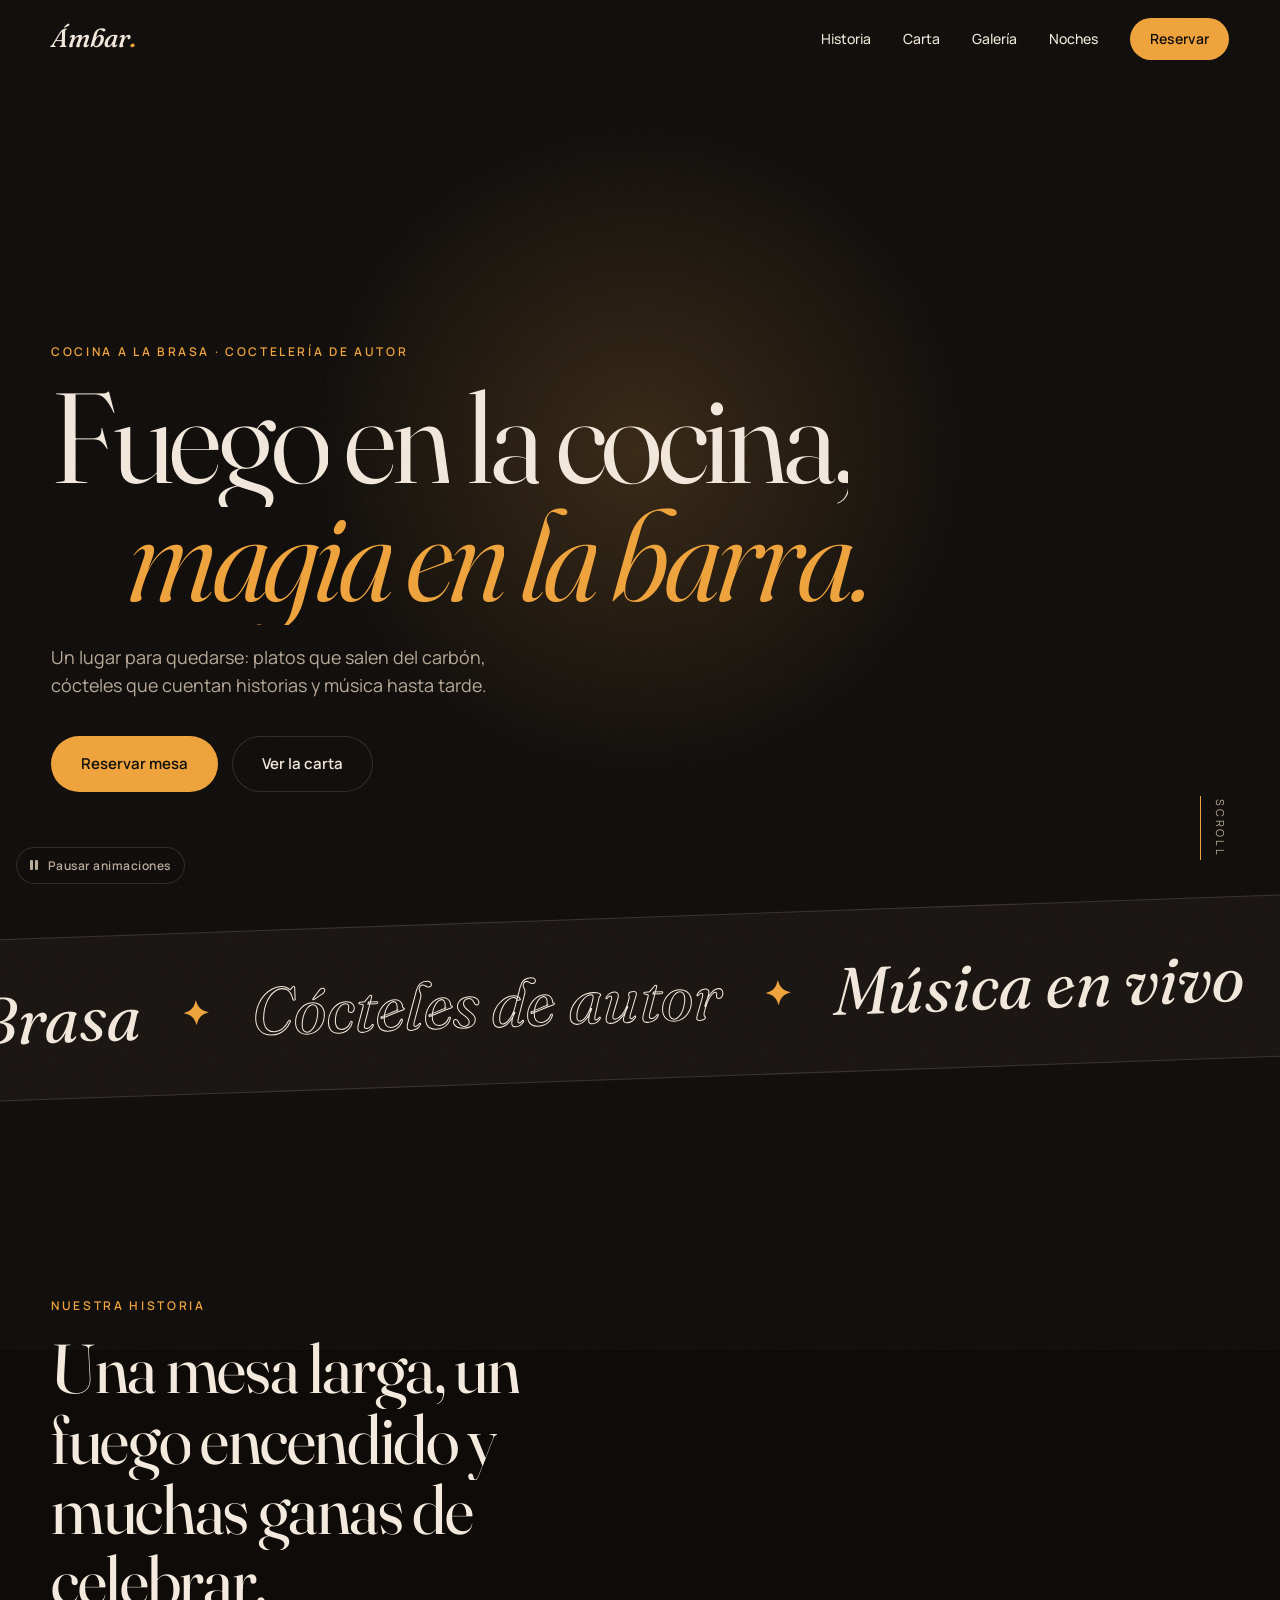
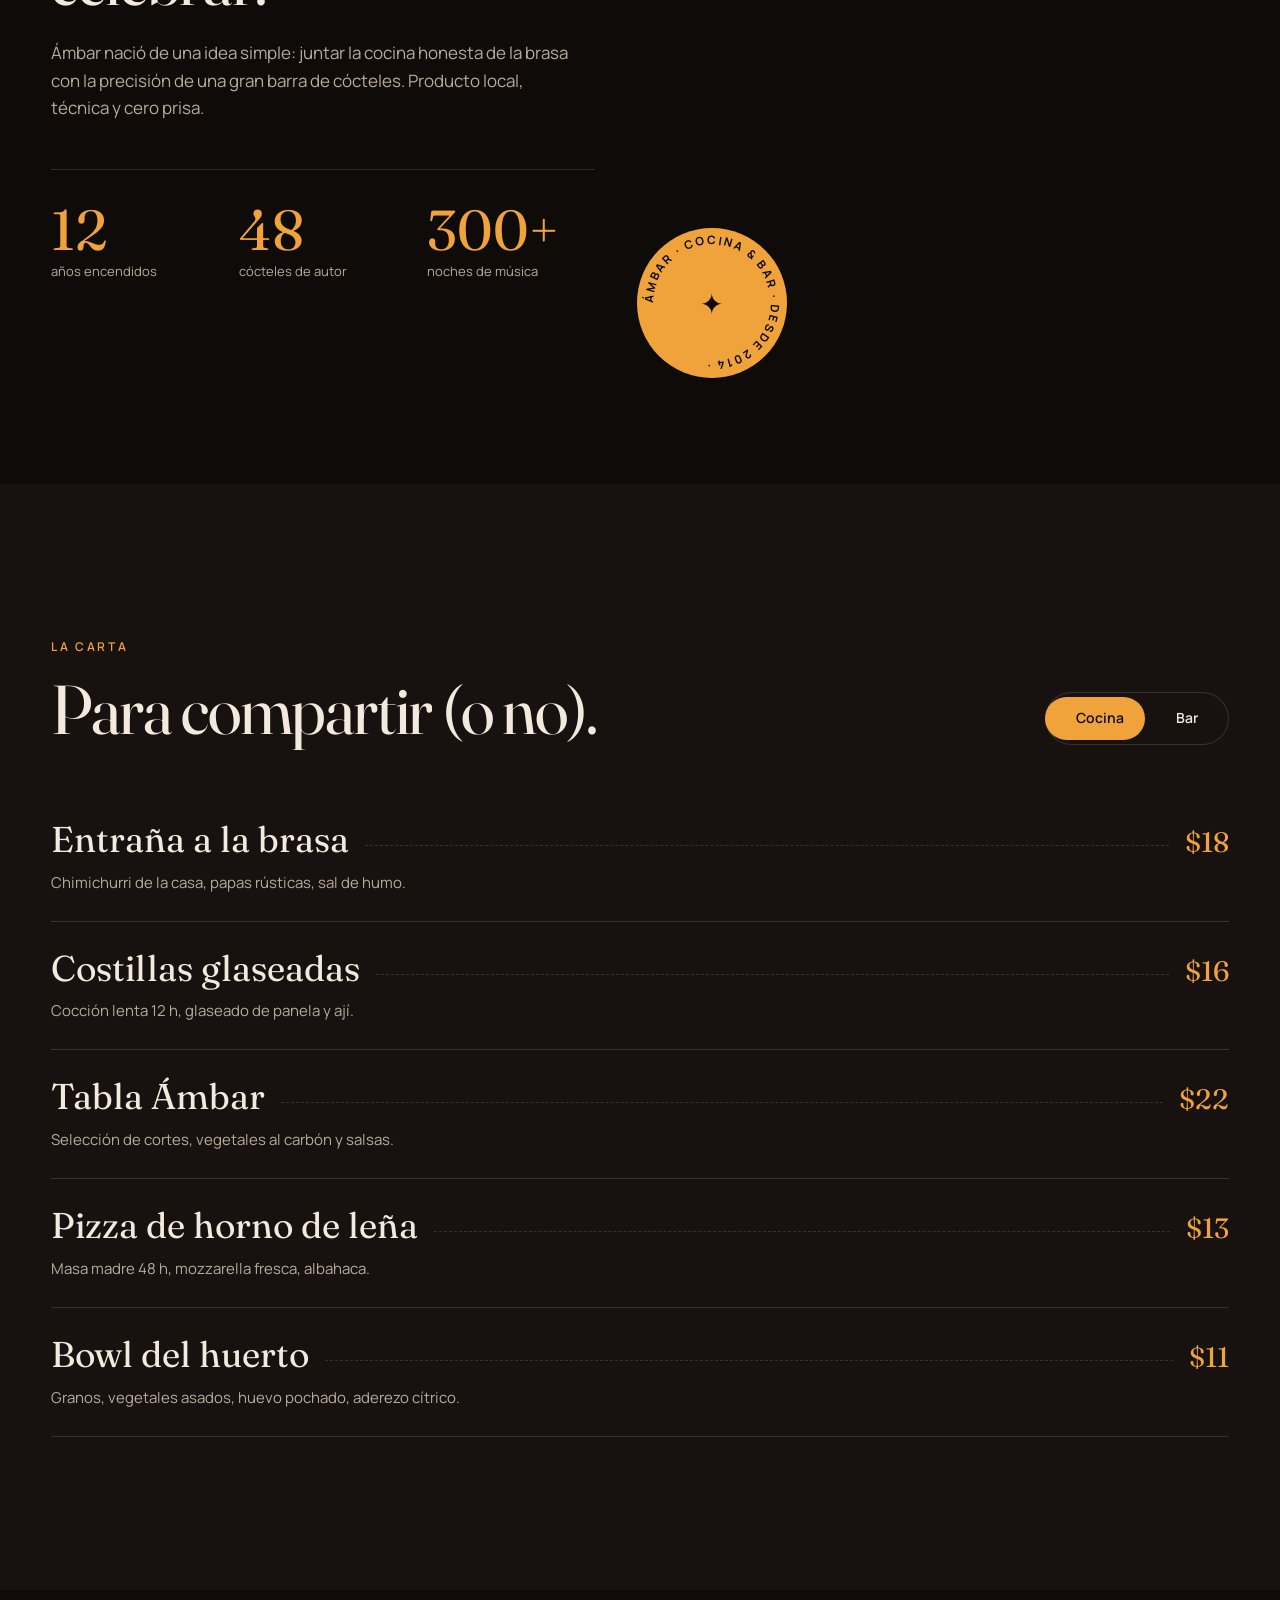
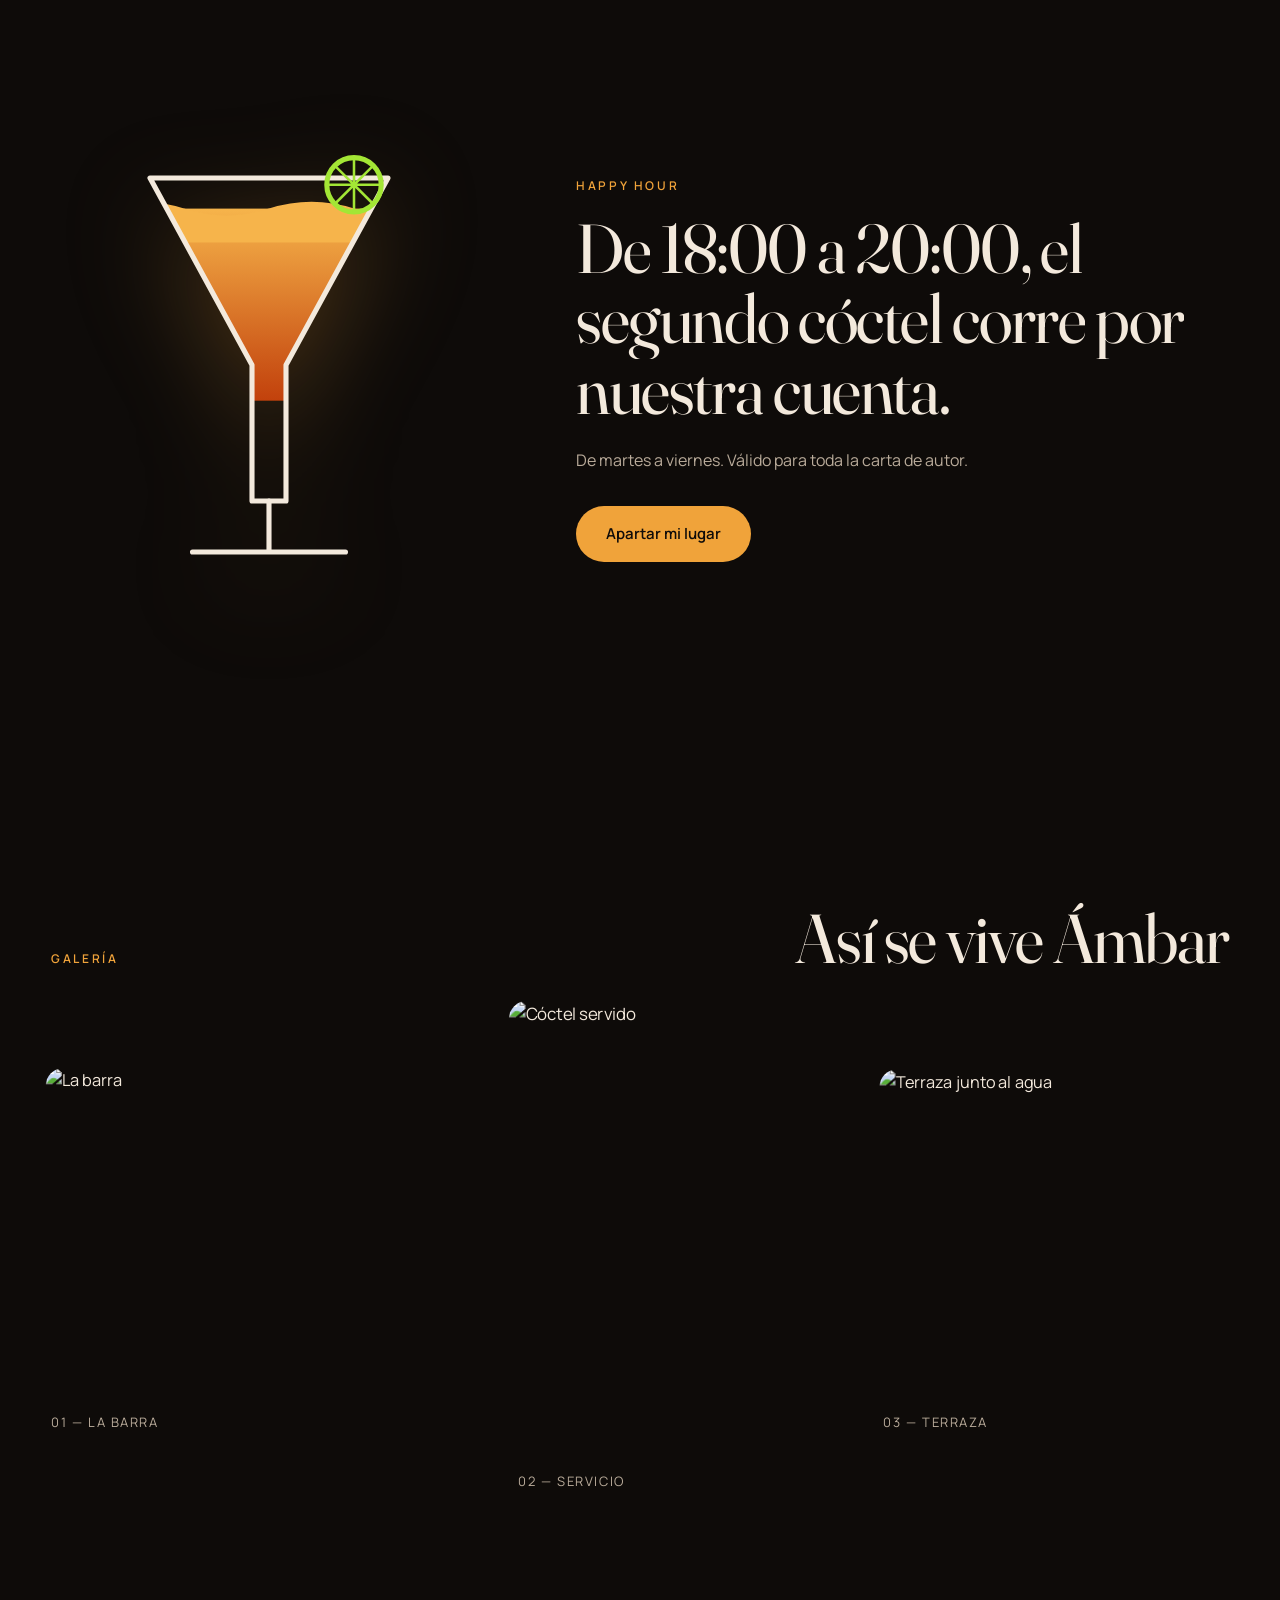
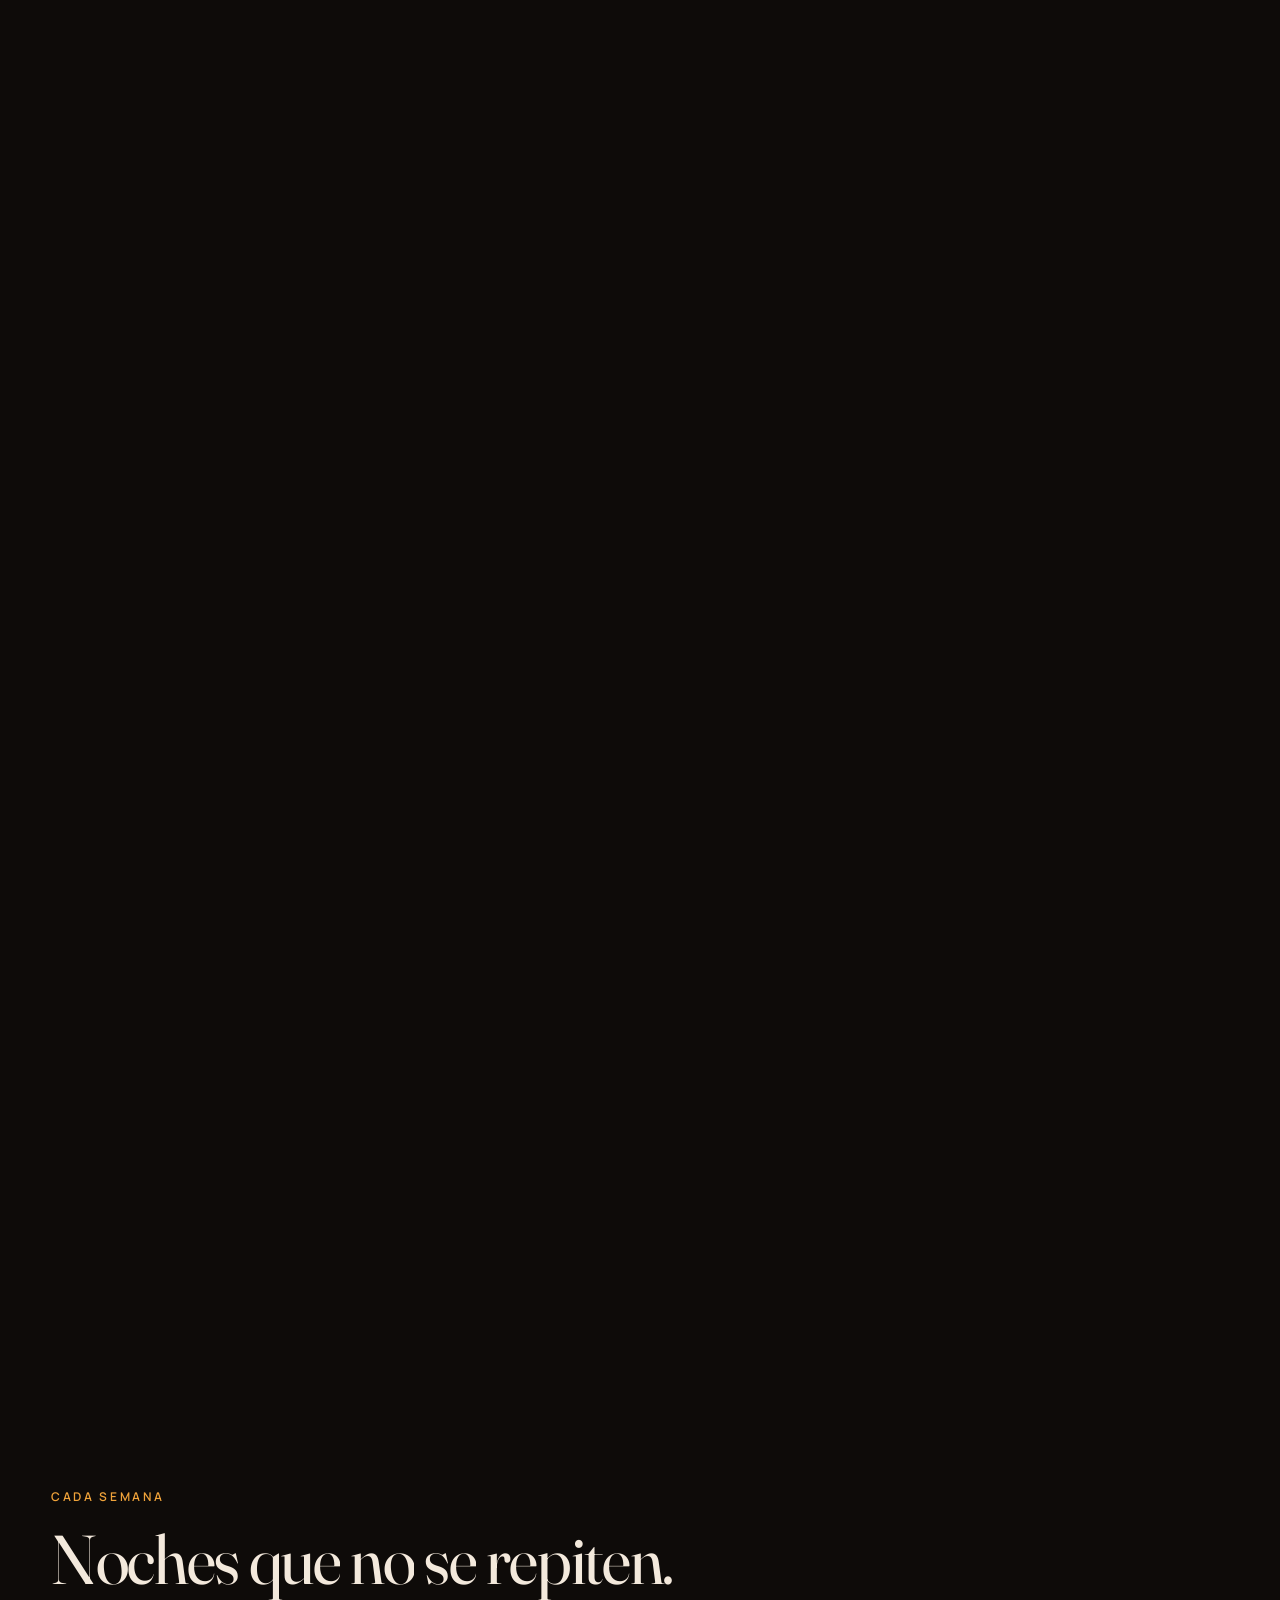
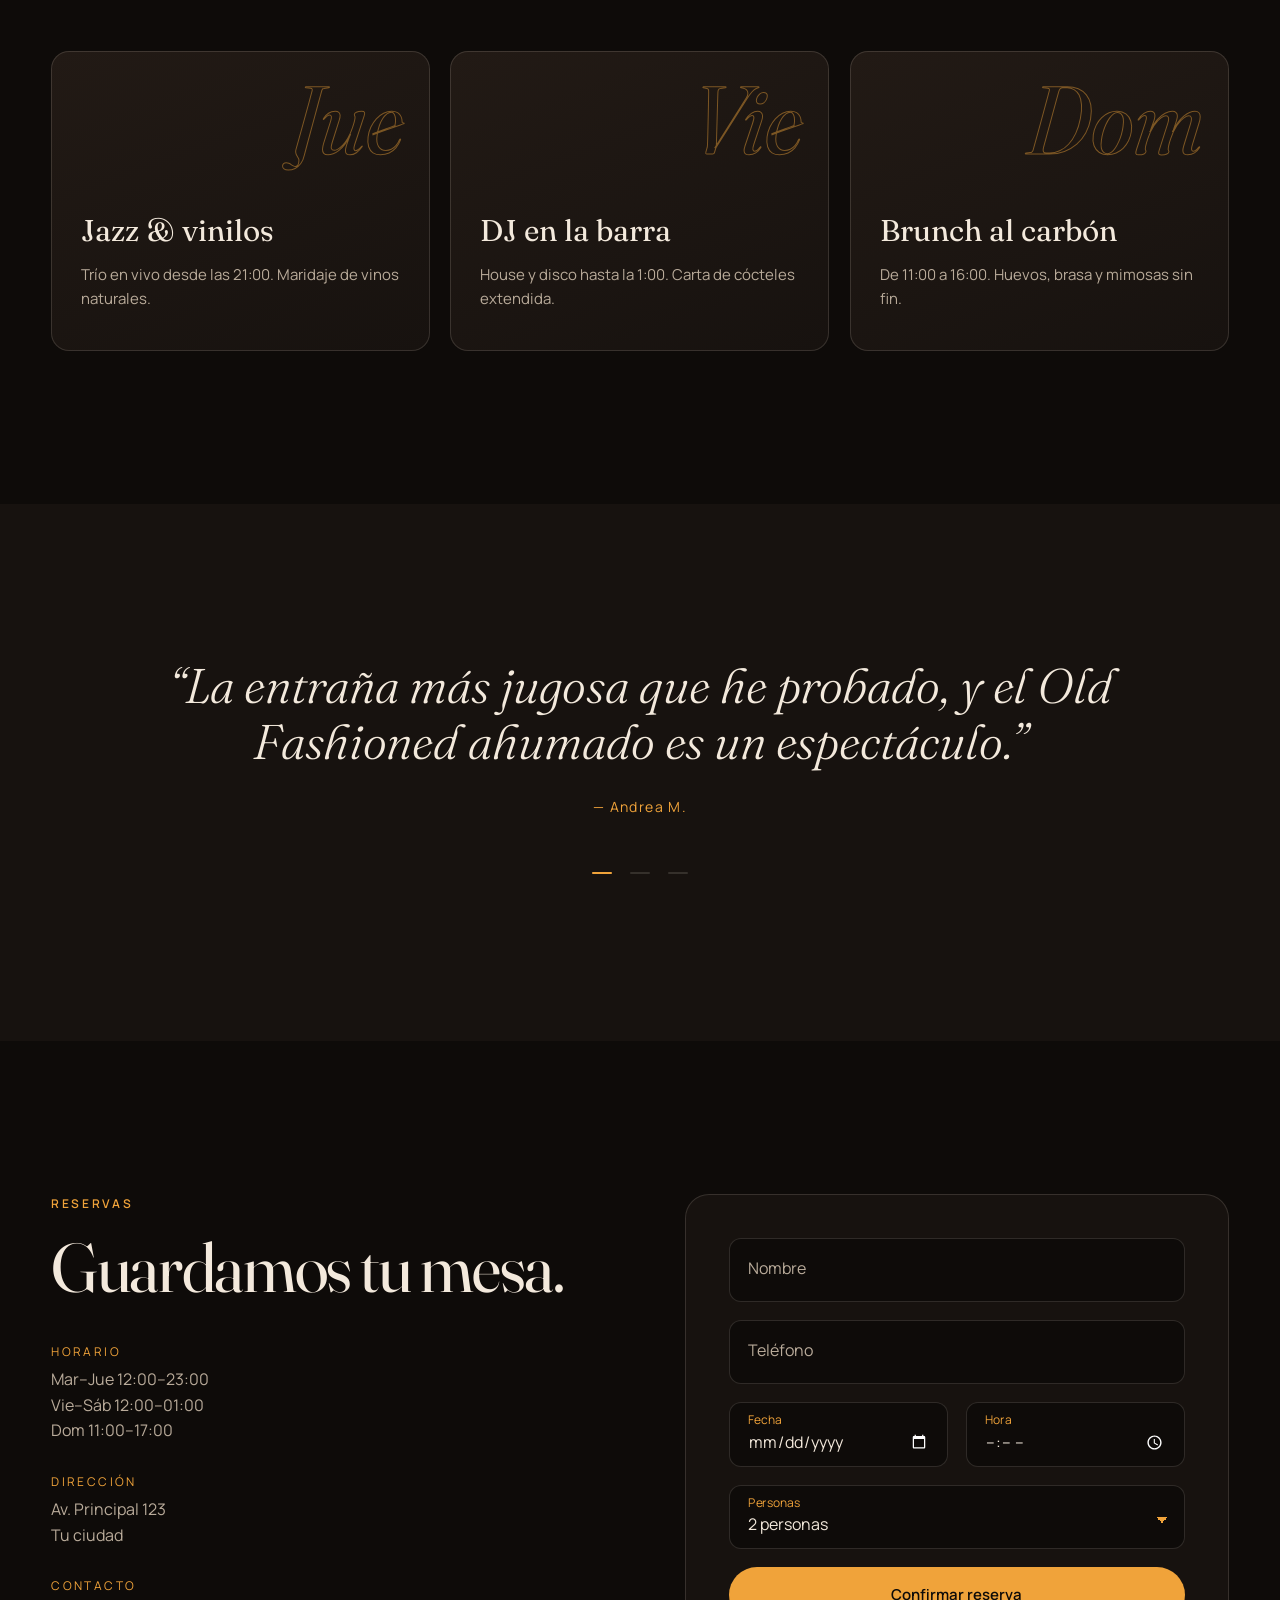
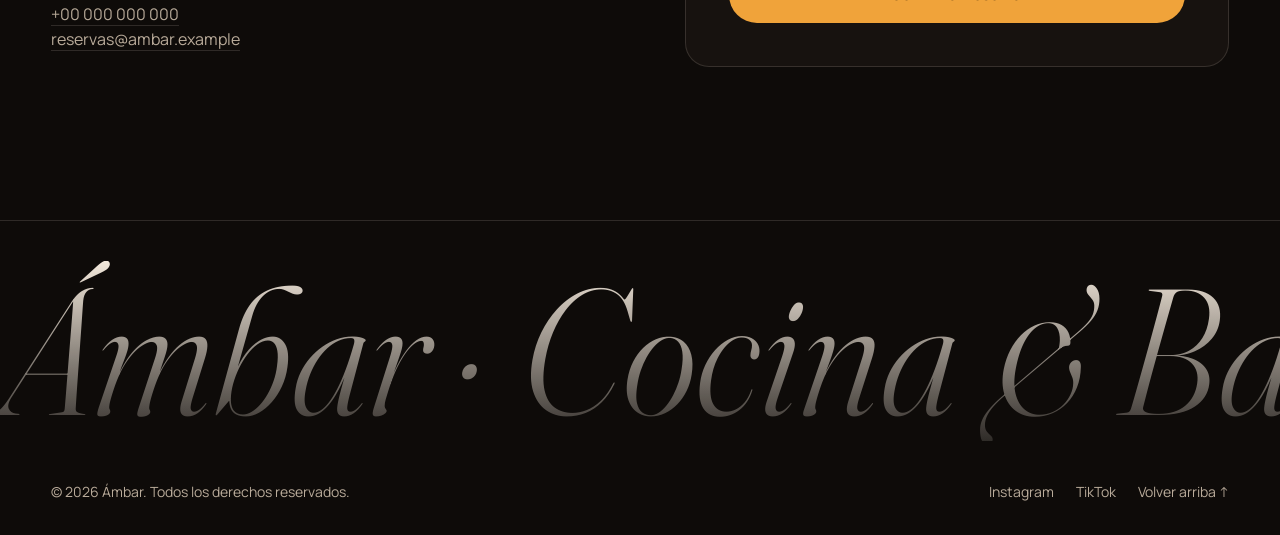
==== commit 7617947e: "Instalar skill animate y ajustar tiempos de animación a sus reglas - Micro-interacciones a 150-300 m" ====
--- a/index.html
+++ b/index.html
@@ -280,6 +280,12 @@
     </div>
   </footer>
 
+  <button class="motion-toggle" type="button" aria-pressed="false">
+    <svg class="i-pause" viewBox="0 0 12 12" aria-hidden="true"><rect x="2" y="1" width="3" height="10" rx="1"/><rect x="7" y="1" width="3" height="10" rx="1"/></svg>
+    <svg class="i-play" viewBox="0 0 12 12" aria-hidden="true"><path d="M3 1.5v9l7.5-4.5z"/></svg>
+    <span>Pausar animaciones</span>
+  </button>
+
   <script src="js/main.js"></script>
 </body>
 </html>
--- a/css/styles.css
+++ b/css/styles.css
@@ -26,6 +26,7 @@
   --ease-in-out: cubic-bezier(.77, 0, .175, 1);
   --ease-drawer: cubic-bezier(.32, .72, 0, 1);
   --ease-spring: cubic-bezier(.34, 1.56, .64, 1);
+  --ease-in: cubic-bezier(.32, 0, .67, 0);
 
   --gutter: clamp(16px, 4vw, 56px);
   --radius: 18px;
@@ -92,14 +93,14 @@
   color: var(--ink);
   font-weight: 600; font-size: 15px;
   overflow: hidden; isolation: isolate;
-  transition: transform .16s var(--ease-out), background-color .2s;
+  transition: transform .1s ease-out, background-color .15s ease;
 }
 .btn::before {
   content: ""; position: absolute; inset: 0; z-index: -1;
   background: var(--cream);
   transform: translateY(101%);
   border-radius: 50% 50% 0 0;
-  transition: transform .5s var(--ease-out), border-radius .5s var(--ease-out);
+  transition: transform .3s var(--ease-out), border-radius .3s var(--ease-out);
 }
 .btn:active { transform: scale(.97); }
 .btn--ghost { background: transparent; color: var(--cream); box-shadow: inset 0 0 0 1px var(--line); }
@@ -140,11 +141,11 @@
     width: 44px; height: 44px; margin: -22px 0 0 -22px;
     border: 1px solid rgba(240,163,58,.6);
     display: grid; place-items: center;
-    transition: width .3s var(--ease-out), height .3s var(--ease-out), margin .3s var(--ease-out),
-                background-color .3s, border-color .3s;
+    transition: width .25s var(--ease-out), height .25s var(--ease-out), margin .25s var(--ease-out),
+                background-color .2s ease, border-color .2s ease, opacity .2s ease;
   }
   .cursor-dot { width: 6px; height: 6px; margin: -3px 0 0 -3px; background: var(--amber); }
-  .cursor__label { font-size: 11px; font-weight: 700; letter-spacing: .1em; text-transform: uppercase; color: var(--ink); opacity: 0; transition: opacity .2s; }
+  .cursor__label { font-size: 11px; font-weight: 700; letter-spacing: .1em; text-transform: uppercase; color: var(--ink); opacity: 0; transition: opacity .15s ease; }
   .cursor.is-hover { width: 70px; height: 70px; margin: -35px 0 0 -35px; background: rgba(240,163,58,.12); border-color: transparent; }
   .cursor.is-label { width: 92px; height: 92px; margin: -46px 0 0 -46px; background: var(--amber); }
   .cursor.is-label .cursor__label { opacity: 1; }
@@ -174,7 +175,7 @@
 .nav__links a:not(.btn)::after {
   content: ""; position: absolute; left: 0; right: 0; bottom: -4px; height: 1px;
   background: var(--amber); transform: scaleX(0); transform-origin: right;
-  transition: transform .4s var(--ease-out);
+  transition: transform .25s var(--ease-out);
 }
 @media (hover: hover) and (pointer: fine) {
   .nav__links a:not(.btn):hover::after { transform: scaleX(1); transform-origin: left; }
@@ -197,12 +198,13 @@
     background: var(--ink-2);
     font-family: var(--f-display); font-size: 40px;
     clip-path: circle(0 at calc(100% - 38px) 38px);
-    transition: clip-path .7s var(--ease-in-out);
+    transition: clip-path .4s var(--ease-in);
     pointer-events: none;
   }
-  .nav__links a { opacity: 0; transform: translateY(20px); transition: opacity .4s, transform .5s var(--ease-out); }
+  .nav__links a { opacity: 0; transform: translateY(20px); transition: opacity .15s var(--ease-in), transform .15s var(--ease-in); }
+  .nav.is-open .nav__links a { transition: opacity .3s var(--ease-out), transform .3s var(--ease-out); }
   .nav__links .btn { font-family: var(--f-body); font-size: 16px; margin-top: 12px; }
-  .nav.is-open .nav__links { clip-path: circle(150% at calc(100% - 38px) 38px); pointer-events: auto; }
+  .nav.is-open .nav__links { clip-path: circle(150% at calc(100% - 38px) 38px); pointer-events: auto; transition: clip-path .55s var(--ease-in-out); }
   .nav.is-open .nav__links a { opacity: 1; transform: none; }
   .nav.is-open .nav__links a:nth-child(1) { transition-delay: .2s; }
   .nav.is-open .nav__links a:nth-child(2) { transition-delay: .26s; }
@@ -345,7 +347,7 @@
 .tabs__ink {
   position: absolute; top: 5px; bottom: 5px; left: 0; border-radius: 999px; background: var(--amber);
   width: var(--w, 0); transform: translateX(var(--x, 0));
-  transition: transform .5s var(--ease-drawer), width .5s var(--ease-drawer);
+  transition: transform .3s var(--ease-out), width .3s var(--ease-out);
 }
 .menu__list { list-style: none; margin: 0; padding: 0; display: none; }
 .menu__list.is-active { display: block; }
@@ -360,14 +362,14 @@
 .menu__list.is-shown li { opacity: 1; transform: none; }
 .menu__list h3 {
   margin: 0; font-family: var(--f-display); font-weight: 400; font-size: clamp(22px, 2.8vw, 36px); line-height: 1.15;
-  transition: transform .5s var(--ease-out), color .3s;
+  transition: transform .25s var(--ease-out), color .15s ease;
 }
 .menu__list i { border-bottom: 1px dashed var(--line); transform: translateY(-6px); }
 .menu__list .price { font-family: var(--f-display); font-size: clamp(20px, 2.2vw, 28px); color: var(--amber); }
-.menu__list p { grid-column: 1 / -1; margin: 6px 0 0; color: var(--cream-dim); font-size: 15px; transition: transform .5s var(--ease-out); }
+.menu__list p { grid-column: 1 / -1; margin: 6px 0 0; color: var(--cream-dim); font-size: 15px; transition: transform .25s var(--ease-out); }
 .menu__list li::before {
   content: ""; position: absolute; left: 0; right: 0; bottom: -1px; height: 1px; background: var(--amber);
-  transform: scaleX(0); transform-origin: left; transition: transform .6s var(--ease-out);
+  transform: scaleX(0); transform-origin: left; transition: transform .3s var(--ease-out);
 }
 @media (hover: hover) and (pointer: fine) {
   .menu__list li:hover h3 { transform: translateX(14px); color: var(--amber); }
@@ -378,10 +380,10 @@
   position: fixed; top: 0; left: 0; z-index: 60; width: 260px; height: 320px; margin: -160px 0 0 -130px;
   border-radius: 16px; overflow: hidden; pointer-events: none;
   opacity: 0; transform: translate(var(--px, 0), var(--py, 0)) scale(.85) rotate(var(--pr, 0deg));
-  transition: opacity .3s var(--ease-out), scale .4s var(--ease-out);
+  transition: opacity .15s var(--ease-in), scale .15s var(--ease-in);
   box-shadow: 0 30px 60px -20px rgba(0,0,0,.6);
 }
-.menu__preview.is-on { opacity: 1; scale: 1.18; }
+.menu__preview.is-on { opacity: 1; scale: 1.18; transition: opacity .2s var(--ease-out), scale .3s var(--ease-out); }
 .menu__preview img { width: 100%; height: 100%; object-fit: cover; transition: opacity .25s; }
 
 /* ---------- Pour (cóctel) ---------- */
@@ -413,7 +415,7 @@
 .hcard { margin: 0; flex: none; width: clamp(260px, 34vw, 520px); }
 .hcard img {
   width: 100%; aspect-ratio: 4/3; object-fit: cover; border-radius: var(--radius);
-  transform: scale(var(--hs, 1)); transition: filter .5s;
+  transform: scale(var(--hs, 1)); transition: filter .25s ease;
 }
 .hcard--tall { width: clamp(220px, 26vw, 400px); }
 .hcard--tall img { aspect-ratio: 3/4; }
@@ -434,7 +436,7 @@
   box-shadow: inset 0 0 0 1px var(--line);
   transform-style: preserve-3d;
 }
-.night.in { transform: perspective(1000px) rotateX(var(--rx, 0deg)) rotateY(var(--ry, 0deg)); transition: transform .5s var(--ease-out), opacity .9s var(--ease-out), filter .9s; }
+.night.in { transform: perspective(1000px) rotateX(var(--rx, 0deg)) rotateY(var(--ry, 0deg)); transition: transform .3s var(--ease-out), opacity .9s var(--ease-out), filter .9s; }
 .night__day {
   position: absolute; top: 20px; right: 26px;
   font-family: var(--f-display); font-style: italic; font-size: 96px; line-height: 1;
@@ -444,7 +446,7 @@
 .night h3 { margin: 0 0 8px; font-family: var(--f-display); font-weight: 400; font-size: 30px; transform: translateZ(30px); }
 .night p { margin: 0; color: var(--cream-dim); font-size: 15px; transform: translateZ(20px); }
 .night__shine {
-  position: absolute; inset: 0; pointer-events: none; opacity: 0; transition: opacity .4s;
+  position: absolute; inset: 0; pointer-events: none; opacity: 0; transition: opacity .2s ease;
   background: radial-gradient(400px circle at var(--mx, 50%) var(--my, 50%), rgba(240,163,58,.18), transparent 50%);
 }
 @media (hover: hover) and (pointer: fine) { .night:hover .night__shine { opacity: 1; } }
@@ -452,8 +454,8 @@
 /* ---------- Testimonios ---------- */
 .quotes { text-align: center; background: var(--ink-2); }
 .quotes__wrap { display: grid; max-width: 980px; margin: 0 auto; }
-.quote { grid-area: 1 / 1; margin: 0; opacity: 0; transform: translateY(16px); filter: blur(8px); transition: opacity .7s var(--ease-out), transform .7s var(--ease-out), filter .7s var(--ease-out); pointer-events: none; }
-.quote.is-active { opacity: 1; transform: none; filter: none; pointer-events: auto; }
+.quote { grid-area: 1 / 1; margin: 0; opacity: 0; transform: translateY(16px); filter: blur(8px); transition: opacity .25s var(--ease-in), transform .25s var(--ease-in), filter .25s var(--ease-in); pointer-events: none; }
+.quote.is-active { opacity: 1; transform: none; filter: none; pointer-events: auto; transition: opacity .4s var(--ease-out) .2s, transform .4s var(--ease-out) .2s, filter .4s var(--ease-out) .2s; }
 .quote p { margin: 0 0 24px; font-family: var(--f-display); font-style: italic; font-weight: 300; font-size: clamp(26px, 3.8vw, 52px); line-height: 1.15; }
 .quote cite { font-style: normal; color: var(--amber); letter-spacing: .1em; font-size: 14px; }
 .quotes__dots { display: flex; justify-content: center; gap: 10px; margin-top: 40px; }
@@ -468,7 +470,7 @@
 .info { display: grid; gap: 28px; margin: 40px 0 0; }
 .info dt { font-size: 12px; letter-spacing: .2em; text-transform: uppercase; color: var(--amber); margin-bottom: 6px; }
 .info dd { margin: 0; color: var(--cream-dim); }
-.info a { border-bottom: 1px solid var(--line); transition: border-color .3s, color .3s; }
+.info a { border-bottom: 1px solid var(--line); transition: border-color .15s ease, color .15s ease; }
 @media (hover: hover) { .info a:hover { color: var(--cream); border-color: var(--amber); } }
 
 .form {
@@ -483,13 +485,13 @@
   background: var(--ink); color: var(--cream);
   border: 1px solid var(--line); font: inherit; font-size: 16px;
   outline: none; appearance: none; -webkit-appearance: none;
-  transition: border-color .3s, box-shadow .3s;
+  transition: border-color .15s ease, box-shadow .2s ease;
   color-scheme: dark;
 }
 .field select { background-image: linear-gradient(45deg, transparent 50%, var(--amber) 50%), linear-gradient(135deg, var(--amber) 50%, transparent 50%); background-position: calc(100% - 22px) 55%, calc(100% - 16px) 55%; background-size: 6px 6px; background-repeat: no-repeat; }
 .field label {
   position: absolute; left: 19px; top: 18px; color: var(--cream-dim); pointer-events: none;
-  transform-origin: 0 0; transition: transform .35s var(--ease-out), color .3s;
+  transform-origin: 0 0; transition: transform .2s var(--ease-out), color .15s ease;
 }
 .field input:focus, .field select:focus { border-color: var(--amber); box-shadow: 0 0 0 4px rgba(240,163,58,.12); }
 .field input:focus + label, .field input:not(:placeholder-shown) + label,
@@ -519,8 +521,28 @@
 .footer__row { display: flex; flex-wrap: wrap; justify-content: space-between; gap: 16px; padding-inline: var(--gutter); font-size: 14px; color: var(--cream-dim); }
 .footer__row p { margin: 0; }
 .footer__social { display: flex; gap: 22px; }
-.footer__social a { transition: color .3s; }
+.footer__social a { transition: color .15s ease; }
 @media (hover: hover) { .footer__social a:hover { color: var(--amber); } }
+
+/* ---------- Pausa de animaciones continuas ---------- */
+.motion-toggle {
+  position: fixed; left: 16px; bottom: 16px; z-index: 75;
+  display: inline-flex; align-items: center; gap: 8px;
+  padding: 9px 14px 9px 12px; border-radius: 999px;
+  background: rgba(14,11,9,.72); backdrop-filter: blur(10px); -webkit-backdrop-filter: blur(10px);
+  box-shadow: inset 0 0 0 1px var(--line);
+  font-size: 12px; font-weight: 600; letter-spacing: .04em; color: var(--cream-dim);
+  opacity: 0; transform: translateY(8px);
+  transition: opacity .3s var(--ease-out) 2.2s, transform .3s var(--ease-out) 2.2s, color .15s ease, scale .1s ease-out;
+}
+body.is-loaded .motion-toggle { opacity: 1; transform: none; }
+.motion-toggle:active { scale: .97; }
+.motion-toggle svg { width: 12px; height: 12px; fill: currentColor; }
+.motion-toggle .i-play { display: none; }
+body.is-paused .motion-toggle .i-play { display: block; }
+body.is-paused .motion-toggle .i-pause { display: none; }
+@media (hover: hover) { .motion-toggle:hover { color: var(--cream); } }
+body.is-paused *, body.is-paused *::before, body.is-paused *::after { animation-play-state: paused !important; }
 
 /* ---------- Responsive ---------- */
 @media (max-width: 860px) {
@@ -531,6 +553,8 @@
   .night { min-height: 240px; }
   .pour__glass { max-width: 220px; }
   .scroll-hint { display: none; }
+  .motion-toggle { padding: 9px; }
+  .motion-toggle span { display: none; }
   .menu__preview { display: none; }
 }
 @media (max-width: 520px) {
@@ -545,6 +569,7 @@
 @media (prefers-reduced-motion: reduce) {
   *, *::before, *::after { animation-duration: .01ms !important; animation-iteration-count: 1 !important; transition-duration: .01ms !important; transition-delay: 0s !important; scroll-behavior: auto !important; }
   body::after { display: none; }
+  .motion-toggle { display: none; }
   [data-split] .c, [data-reveal], .menu__list li, .hero__eyebrow, .hero__sub, .hero__ctas { opacity: 1 !important; transform: none !important; filter: none !important; }
   .reveal-img { clip-path: none !important; }
   .hscroll { height: auto !important; }
